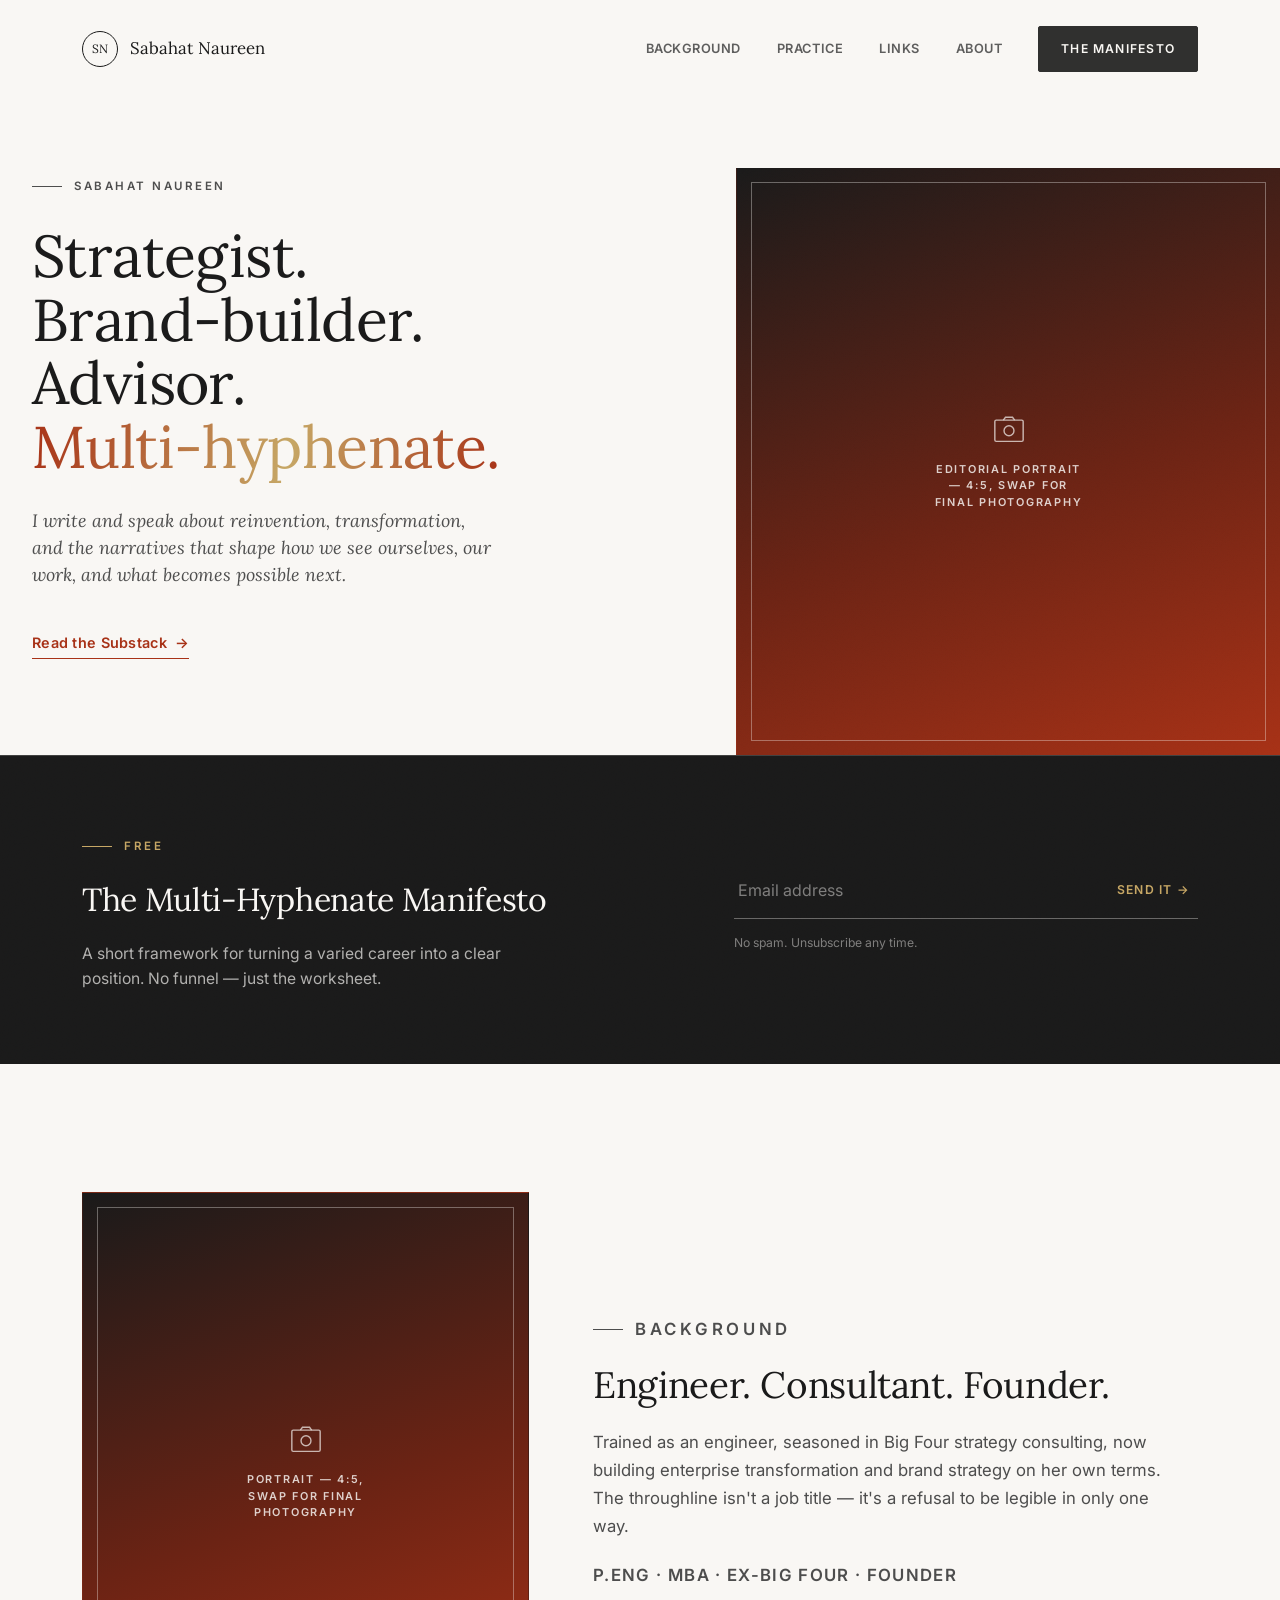
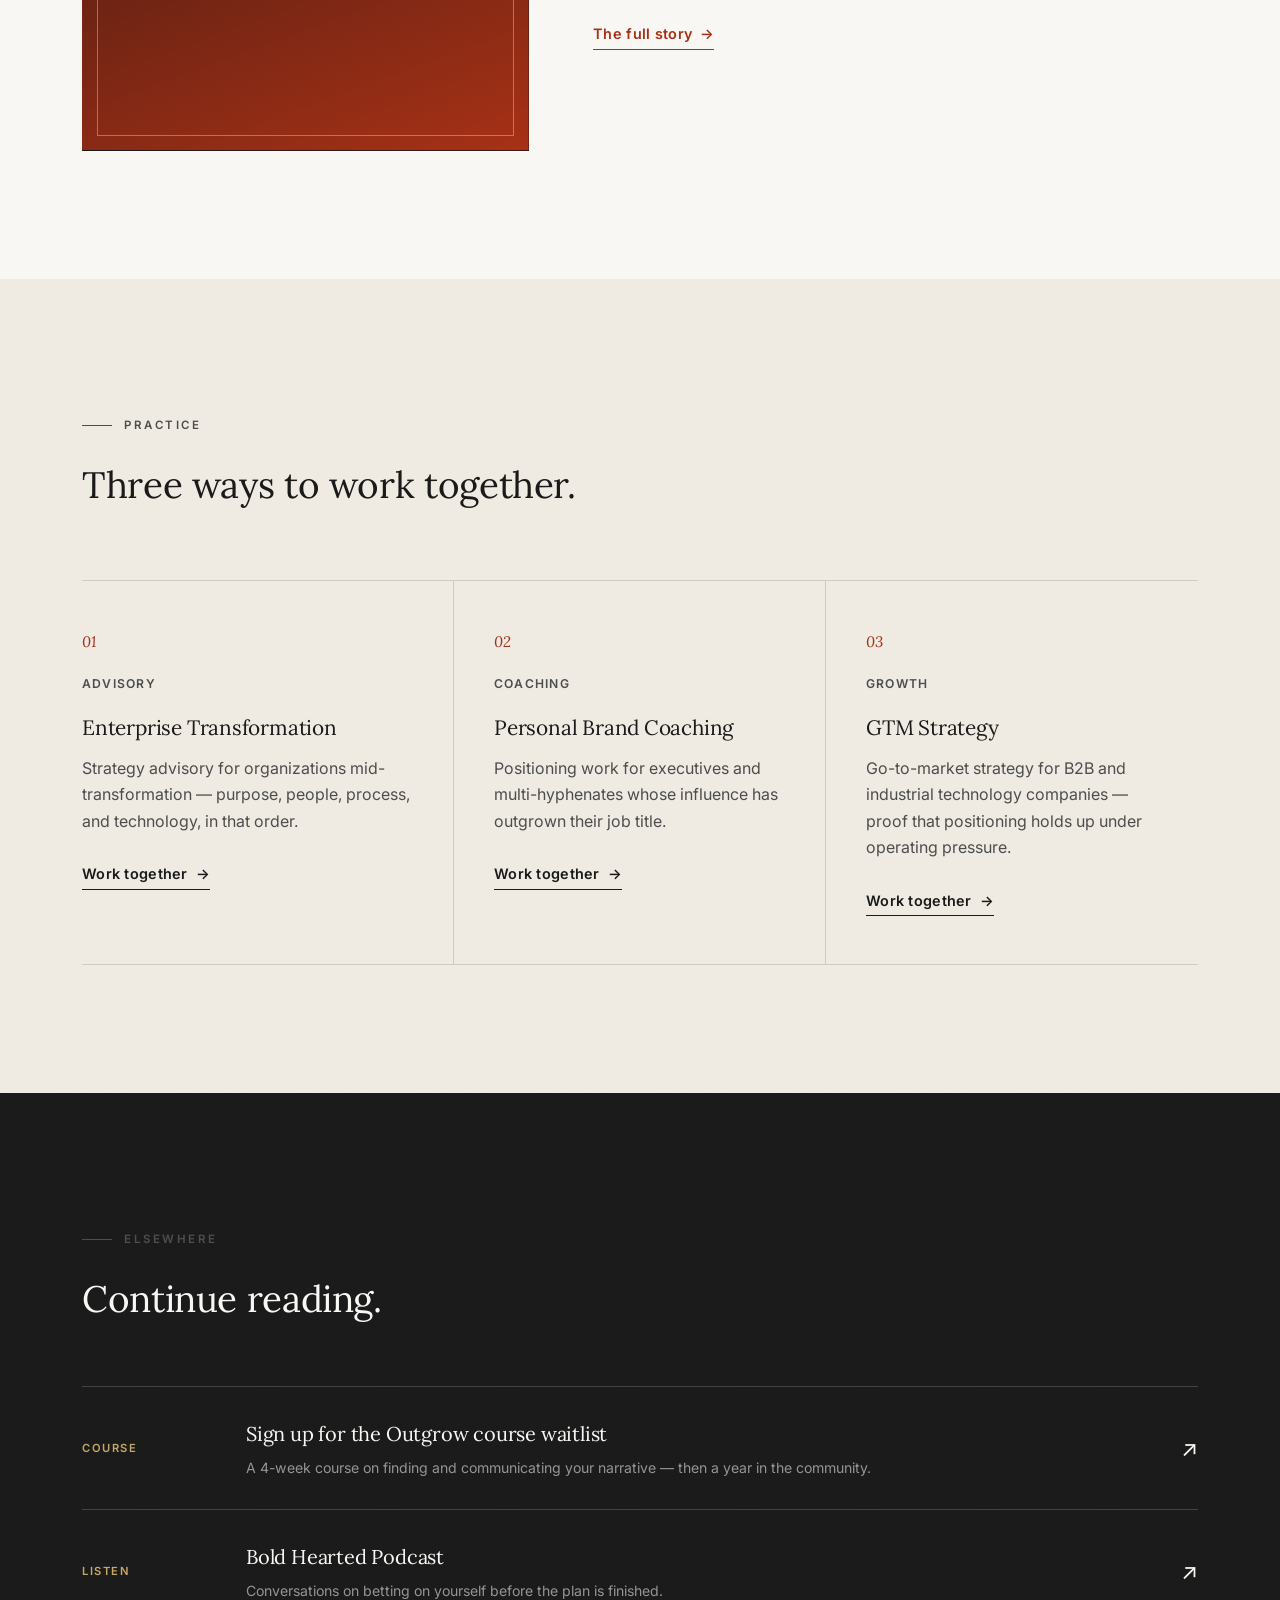
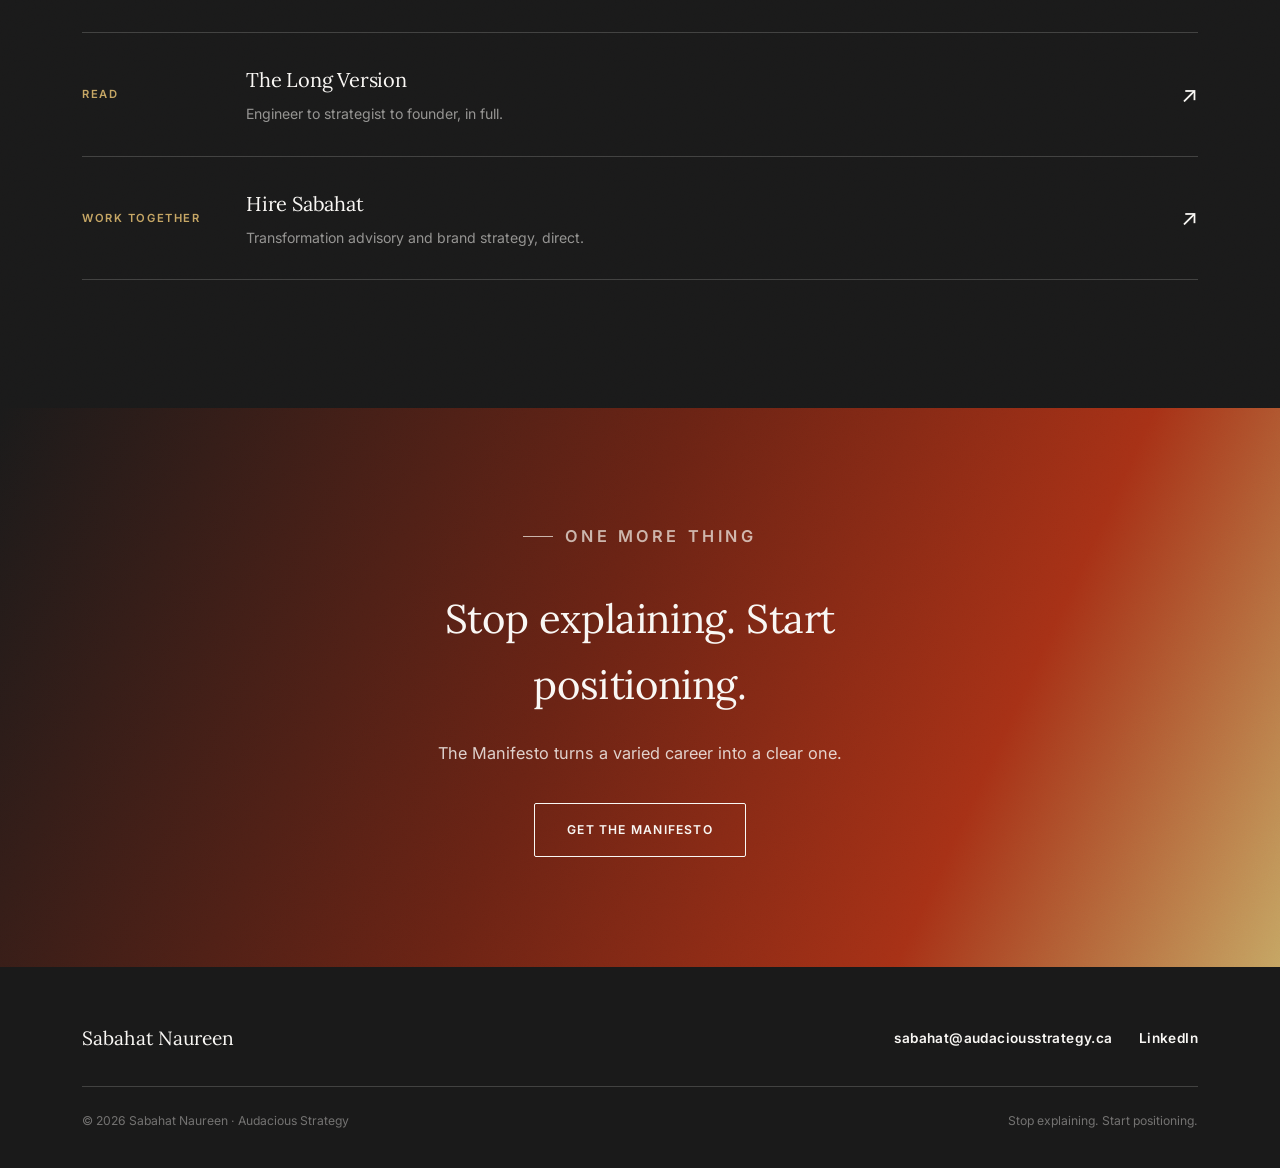
==== index.html @ 362abc4a "Add files via upload" ====
<!DOCTYPE html>
<html lang="en">
<head>
<meta charset="UTF-8">
<meta name="viewport" content="width=device-width, initial-scale=1.0">
<title>Sabahat Naureen — Strategist. Brand-builder. Advisor. Speaker. Multi-hyphenate.</title>
<meta name="description" content="Sabahat Naureen helps multi-hyphenate professionals turn a varied career into a clear position.">
<link rel="icon" type="image/svg+xml" href="favicon.svg">
<link rel="preconnect" href="https://fonts.googleapis.com">
<link rel="preconnect" href="https://fonts.gstatic.com" crossorigin>
<link href="https://fonts.googleapis.com/css2?family=Lora:ital,wght@0,400;0,500;0,600;1,400&family=Inter:wght@400;500;600;700&display=swap" rel="stylesheet">
<link rel="stylesheet" href="css/styles.css">
</head>
<body>

<nav class="nav nav--on-light">
  <div class="container">
    <a href="#top" class="nav-mark">
      <span class="monogram">SN</span>
      Sabahat Naureen
    </a>
    <div class="nav-links">
      <a href="#why">Background</a>
      <a href="#what-i-do">Practice</a>
      <a href="#links">Links</a>
      <a href="about.html">About</a>
      <a href="#freebie" class="btn btn-primary nav-cta" data-scroll-to-freebie>The Manifesto</a>
    </div>
    <button class="nav-toggle" aria-label="Toggle menu"><span></span></button>
  </div>
</nav>

<header class="hero has-grain" id="top">
  <div class="hero-grid">
    <div class="hero-text reveal is-visible">
      <p class="eyebrow hero-eyebrow">Sabahat Naureen</p>
      <h1>Strategist. Brand&#8209;builder. Advisor. <span class="gradient-text">Multi&#8209;hyphenate.</span></h1>
      <p class="hero-sub">I write and speak about reinvention, transformation, and the narratives that shape how we see ourselves, our work, and what becomes possible next.</p>
      <div class="hero-links">
        <a href="https://sabahatnaureen.substack.com/" target="_blank" rel="noopener" class="btn-link">
          Read the Substack <span class="arrow">→</span>
        </a>
      </div>
    </div>
    <div class="hero-photo reveal is-visible">
      <div class="photo-frame" style="--ratio: 4/5;">
        <img class="photo-real" src="images/hero.jpg" alt="Sabahat Naureen" onerror="this.style.display='none'" onload="this.nextElementSibling.style.display='none'">
        <div class="photo-mark">
          <svg viewBox="0 0 24 24" fill="none" stroke="currentColor" stroke-width="1"><rect x="2" y="5" width="20" height="15" rx="1"/><circle cx="12" cy="12.5" r="3.5"/><path d="M8 5l1.5-2h5L16 5"/></svg>
          <span>Editorial portrait — 4:5, swap for final photography</span>
        </div>
      </div>
    </div>
  </div>
</header>

<section class="freebie-strip has-grain" id="freebie">
  <div class="container freebie-grid">
    <div class="reveal">
      <p class="eyebrow">Free</p>
      <h2>The Multi-Hyphenate Manifesto</h2>
      <p class="desc">A short framework for turning a varied career into a clear position. No funnel — just the worksheet.</p>
    </div>
    <div class="reveal">
      <form class="freebie-form" data-freebie-form action="#" method="post">
        <label for="freebie-email" class="visually-hidden">Email address</label>
        <input id="freebie-email" type="email" name="email" placeholder="Email address" required autocomplete="email">
        <button type="submit">Send it →</button>
      </form>
      <div class="freebie-success" role="status">Sent. Check your inbox for the Manifesto.</div>
      <p class="freebie-fineprint">No spam. Unsubscribe any time.</p>
    </div>
  </div>
</section>

<section class="section section--paper" id="why">
  <div class="container about-teaser">
    <div class="photo reveal">
      <div class="photo-frame" style="--ratio: 4/5;">
        <img class="photo-real" src="images/background.jpg" alt="Sabahat Naureen" onerror="this.style.display='none'" onload="this.nextElementSibling.style.display='none'">
        <div class="photo-mark">
          <svg viewBox="0 0 24 24" fill="none" stroke="currentColor" stroke-width="1"><rect x="2" y="5" width="20" height="15" rx="1"/><circle cx="12" cy="12.5" r="3.5"/><path d="M8 5l1.5-2h5L16 5"/></svg>
          <span>Portrait — 4:5, swap for final photography</span>
        </div>
      </div>
    </div>
    <div class="reveal">
      <p class="eyebrow">Background</p>
      <h2>Engineer. Consultant. Founder.</h2>
      <p>Trained as an engineer, seasoned in Big Four strategy consulting, now building enterprise transformation and brand strategy on her own terms. The throughline isn't a job title — it's a refusal to be legible in only one way.</p>
      <p class="credential-line">P.Eng · MBA · Ex-Big Four · Founder</p>
      <a href="about.html" class="btn-link">The full story <span class="arrow">→</span></a>
    </div>
  </div>
</section>

<section class="section section--dim" id="what-i-do">
  <div class="container">
    <div class="reveal">
      <p class="eyebrow">Practice</p>
      <h2 style="max-width: 22ch; font-size: clamp(1.7rem, 3vw, 2.3rem); margin-top: 20px;">Three ways to work together.</h2>
    </div>

    <div class="work-grid">
      <div class="work-card reveal">
        <span class="index">01</span>
        <span class="role">Advisory</span>
        <h3>Enterprise Transformation</h3>
        <p class="desc">Strategy advisory for organizations mid-transformation — purpose, people, process, and technology, in that order.</p>
        <a href="https://www.audaciousstrategy.ca" target="_blank" rel="noopener" class="btn-link">Work together <span class="arrow">→</span></a>
      </div>

      <div class="work-card reveal">
        <span class="index">02</span>
        <span class="role">Coaching</span>
        <h3>Personal Brand Coaching</h3>
        <p class="desc">Positioning work for executives and multi-hyphenates whose influence has outgrown their job title.</p>
        <a href="mailto:sabahat@audaciousstrategy.ca?subject=Personal%20brand%20coaching" class="btn-link">Work together <span class="arrow">→</span></a>
      </div>

      <div class="work-card reveal">
        <span class="index">03</span>
        <span class="role">Growth</span>
        <h3>GTM Strategy</h3>
        <p class="desc">Go-to-market strategy for B2B and industrial technology companies — proof that positioning holds up under operating pressure.</p>
        <a href="mailto:sabahat@audaciousstrategy.ca?subject=GTM%20help%20needed" class="btn-link">Work together <span class="arrow">→</span></a>
      </div>
    </div>
  </div>
</section>

<section class="section section--links has-grain" id="links">
  <div class="container">
    <div class="reveal">
      <p class="eyebrow">Elsewhere</p>
      <h2 style="color: var(--paper); font-size: clamp(1.7rem, 3vw, 2.3rem); margin-top: 20px;">Continue reading.</h2>
    </div>

    <div class="links-list">
      <a href="course.html" class="link-row reveal">
        <span class="label">Course</span>
        <div class="title-group">
          <h4>Sign up for the Outgrow course waitlist</h4>
          <p class="desc">A 4-week course on finding and communicating your narrative — then a year in the community.</p>
        </div>
        <span class="go">↗</span>
      </a>

      <a href="https://shows.acast.com/boldhearted" target="_blank" rel="noopener" class="link-row reveal">
        <span class="label">Listen</span>
        <div class="title-group">
          <h4>Bold Hearted Podcast</h4>
          <p class="desc">Conversations on betting on yourself before the plan is finished.</p>
        </div>
        <span class="go">↗</span>
      </a>

      <a href="about.html" class="link-row reveal">
        <span class="label">Read</span>
        <div class="title-group">
          <h4>The Long Version</h4>
          <p class="desc">Engineer to strategist to founder, in full.</p>
        </div>
        <span class="go">↗</span>
      </a>

      <a href="#" class="link-row reveal" data-todo-link="The Audacious Strategy hire link isn't wired up yet — add the real URL.">
        <span class="label">Work together</span>
        <div class="title-group">
          <h4>Hire Sabahat</h4>
          <p class="desc">Transformation advisory and brand strategy, direct.</p>
        </div>
        <span class="go">↗</span>
      </a>
    </div>
  </div>
</section>

<section class="cta-band has-grain">
  <div class="container">
    <p class="eyebrow text-center mx-auto" style="justify-content:center; color: rgba(247,243,236,0.7);">One more thing</p>
    <h2 class="mx-auto">Stop explaining. Start positioning.</h2>
    <p class="mx-auto">The Manifesto turns a varied career into a clear one.</p>
    <a href="#freebie" class="btn btn-outline-light" data-scroll-to-freebie>Get the Manifesto</a>
  </div>
</section>

<footer class="footer">
  <div class="container">
    <div class="footer-top">
      <div class="footer-mark">Sabahat Naureen</div>
      <div class="footer-contacts">
        <a href="mailto:sabahat@audaciousstrategy.ca">sabahat@audaciousstrategy.ca</a>
        <a href="https://www.linkedin.com/in/sabahatnaureen/" target="_blank" rel="noopener">LinkedIn</a>
      </div>
    </div>
    <div class="footer-bottom">
      <span>&copy; <span id="year"></span> Sabahat Naureen · Audacious Strategy</span>
      <span>Stop explaining. Start positioning.</span>
    </div>
  </div>
</footer>

<script>document.getElementById("year").textContent = new Date().getFullYear();</script>
<script src="js/main.js"></script>
</body>
</html>
---- css/styles.css ----
/* ==========================================================================
   Sabahat Naureen — Personal Brand Site
   Editorial system: high contrast, minimal ornament, generous whitespace.
   ========================================================================== */

:root {
  /* --- Palette: Audacious Strategy brand guidelines --- */
  --ink: #1a1a1a;
  --ink-soft: #4d4d4d;
  --charcoal: #1a1a1a;
  --paper: #f9f7f4;
  --paper-dim: #efebe3;
  --line: rgba(26, 26, 26, 0.15);
  --line-dark: rgba(249, 247, 244, 0.18);
  --rust: #a73116;
  --rust-dark: #551a0b;
  --amber: #c6a664;
  --clay: #6b2314;
  --gray: #b8b8b8;

  --gradient-sunset: linear-gradient(115deg, var(--charcoal) 0%, var(--clay) 45%, var(--rust) 75%, var(--amber) 100%);
  --gradient-duotone: linear-gradient(160deg, var(--charcoal) 0%, var(--clay) 55%, var(--rust) 100%);

  --font-display: "Lora", "Iowan Old Style", Georgia, serif;
  --font-body: "Inter", -apple-system, BlinkMacSystemFont, "Segoe UI", sans-serif;

  --container: 1180px;
  --radius: 2px;

  color-scheme: light;
}

/* --- Reset --- */
*, *::before, *::after { box-sizing: border-box; }
html { scroll-behavior: smooth; }
@media (prefers-reduced-motion: reduce) {
  html { scroll-behavior: auto; }
  *, *::before, *::after { animation-duration: 0.001ms !important; animation-iteration-count: 1 !important; transition-duration: 0.001ms !important; scroll-behavior: auto !important; }
}
body {
  margin: 0;
  background: var(--paper);
  color: var(--ink);
  font-family: var(--font-body);
  font-size: 16px;
  line-height: 1.65;
  -webkit-font-smoothing: antialiased;
  overflow-x: hidden;
}
img, svg { display: block; max-width: 100%; }
a { color: inherit; text-decoration: none; }
h1, h2, h3, h4 { font-family: var(--font-display); margin: 0; font-weight: 400; letter-spacing: -0.01em; }
p { margin: 0; }
button { font: inherit; cursor: pointer; }
ul { margin: 0; padding: 0; list-style: none; }

.has-grain { position: relative; }
.has-grain::before {
  content: "";
  position: absolute;
  inset: 0;
  pointer-events: none;
  opacity: 0.035;
  mix-blend-mode: overlay;
  background-image: url("data:image/svg+xml;utf8,<svg xmlns='http://www.w3.org/2000/svg' width='120' height='120'><filter id='n'><feTurbulence type='fractalNoise' baseFrequency='0.85' numOctaves='2' stitchTiles='stitch'/></filter><rect width='100%25' height='100%25' filter='url(%23n)'/></svg>");
  z-index: 1;
}

.container {
  width: 100%;
  max-width: var(--container);
  margin: 0 auto;
  padding: 0 32px;
}

.eyebrow {
  display: inline-flex;
  align-items: center;
  gap: 12px;
  font-family: var(--font-body);
  font-size: 0.72rem;
  font-weight: 600;
  letter-spacing: 0.22em;
  text-transform: uppercase;
  color: var(--ink-soft);
}
.eyebrow::before {
  content: "";
  width: 30px;
  height: 1px;
  background: currentColor;
  display: inline-block;
}

.rule { border: none; border-top: 1px solid var(--line); margin: 0; }
.rule--dark { border-top-color: var(--line-dark); }

.section { position: relative; padding: 128px 0; }
@media (max-width: 720px) { .section { padding: 84px 0; } }
.section--paper { background: var(--paper); }
.section--dim { background: var(--paper-dim); }
.section--dark { background: var(--charcoal); color: var(--paper); }

/* --- Buttons & links --- */
.btn {
  display: inline-flex;
  align-items: center;
  justify-content: center;
  gap: 10px;
  padding: 16px 32px;
  border-radius: var(--radius);
  border: 1px solid var(--ink);
  background: transparent;
  color: var(--ink);
  font-family: var(--font-body);
  font-weight: 600;
  font-size: 0.76rem;
  letter-spacing: 0.1em;
  text-transform: uppercase;
  white-space: nowrap;
  transition: background 0.25s ease, color 0.25s ease, border-color 0.25s ease;
}
.btn-primary { background: var(--ink); color: var(--paper); }
.btn-primary:hover { background: var(--rust); border-color: var(--rust); }
.btn-outline-light { border-color: var(--paper); color: var(--paper); }
.btn-outline-light:hover { background: var(--paper); color: var(--ink); }

.btn-link {
  display: inline-flex;
  align-items: center;
  gap: 8px;
  font-size: 0.9rem;
  font-weight: 600;
  letter-spacing: 0.02em;
  border-bottom: 1px solid currentColor;
  padding-bottom: 3px;
}
.btn-link .arrow { transition: transform 0.2s ease; }
.btn-link:hover .arrow { transform: translateX(4px); }

/* ==========================================================================
   Photo placeholders — editorial duotone blocks standing in for photography
   ========================================================================== */
.photo {
  display: flex;
  flex-direction: column;
  gap: 12px;
}
.photo-frame {
  position: relative;
  width: 100%;
  aspect-ratio: var(--ratio, 4 / 5);
  background: var(--gradient-duotone);
  border: 1px solid var(--line);
  display: flex;
  align-items: center;
  justify-content: center;
  overflow: hidden;
}
.photo-frame::after {
  content: "";
  position: absolute;
  inset: 14px;
  border: 1px solid rgba(249, 247, 244, 0.35);
  pointer-events: none;
}
/* Once a real photo is dropped in, an <img class="photo-real"> fills the frame
   and the inset border above sits on top of it as a thin editorial keyline. */
.photo-frame .photo-real {
  position: absolute;
  inset: 0;
  width: 100%;
  height: 100%;
  object-fit: cover;
  z-index: 0;
}
.photo-frame .photo-mark {
  position: relative;
  z-index: 1;
  display: flex;
  flex-direction: column;
  align-items: center;
  gap: 14px;
  color: rgba(249, 247, 244, 0.82);
  text-align: center;
  padding: 24px;
}
.photo-frame .photo-mark svg { width: 34px; height: 34px; opacity: 0.85; }
.photo-frame .photo-mark span {
  font-size: 0.68rem;
  font-weight: 600;
  letter-spacing: 0.16em;
  text-transform: uppercase;
  max-width: 22ch;
  line-height: 1.5;
}
.photo-caption {
  font-family: var(--font-display);
  font-style: italic;
  font-size: 0.85rem;
  color: var(--ink-soft);
}

/* ==========================================================================
   Nav
   ========================================================================== */
.nav {
  position: fixed;
  top: 0;
  left: 0;
  right: 0;
  z-index: 100;
  padding: 26px 0;
  transition: background 0.3s ease, padding 0.3s ease, border-color 0.3s ease;
  border-bottom: 1px solid transparent;
}
.nav .container { display: flex; align-items: center; justify-content: space-between; }
.nav.is-scrolled {
  background: rgba(249, 247, 244, 0.94);
  backdrop-filter: blur(10px);
  padding: 16px 0;
  border-bottom-color: var(--line);
}
.nav-mark {
  display: flex;
  align-items: center;
  gap: 12px;
  font-family: var(--font-display);
  font-weight: 400;
  font-size: 1.05rem;
  color: var(--paper);
  transition: color 0.3s ease;
}
.nav.is-scrolled .nav-mark { color: var(--ink); }
.nav-mark .monogram {
  width: 36px;
  height: 36px;
  border-radius: 50%;
  border: 1px solid currentColor;
  display: flex;
  align-items: center;
  justify-content: center;
  font-size: 0.75rem;
  letter-spacing: 0.04em;
}
.nav-links {
  display: flex;
  align-items: center;
  gap: 36px;
  font-size: 0.8rem;
  font-weight: 600;
  letter-spacing: 0.04em;
  text-transform: uppercase;
  color: var(--paper);
  transition: color 0.3s ease;
}
.nav.is-scrolled .nav-links { color: var(--ink-soft); }
.nav-links a { opacity: 0.9; transition: opacity 0.2s ease; }
.nav-links a:hover { opacity: 1; }
.nav-cta { padding: 12px 22px; }
.nav-toggle {
  display: none;
  background: none;
  border: none;
  width: 40px;
  height: 40px;
  align-items: center;
  justify-content: center;
}
.nav-toggle span, .nav-toggle span::before, .nav-toggle span::after {
  content: "";
  display: block;
  width: 22px;
  height: 1px;
  background: var(--paper);
  position: relative;
  transition: all 0.25s ease;
}
.nav.is-scrolled .nav-toggle span,
.nav.is-scrolled .nav-toggle span::before,
.nav.is-scrolled .nav-toggle span::after { background: var(--ink); }

/* Homepage hero is now a light background, so its nav needs dark text by default too */
.nav--on-light .nav-mark { color: var(--ink); }
.nav--on-light .nav-links { color: var(--ink-soft); }
.nav--on-light .nav-toggle span,
.nav--on-light .nav-toggle span::before,
.nav--on-light .nav-toggle span::after { background: var(--ink); }
.nav-toggle span::before { position: absolute; top: -7px; }
.nav-toggle span::after { position: absolute; top: 7px; }

@media (max-width: 900px) {
  .nav-links {
    position: fixed;
    inset: 0 0 auto auto;
    top: 0;
    height: 100vh;
    width: min(320px, 82vw);
    background: var(--charcoal);
    color: var(--paper);
    flex-direction: column;
    align-items: flex-start;
    justify-content: center;
    gap: 30px;
    padding: 40px;
    transform: translateX(100%);
    transition: transform 0.4s ease;
    font-size: 1rem;
  }
  .nav-links.is-open { transform: translateX(0); }
  .nav-toggle { display: flex; }
  .nav-cta { display: none; }
}

/* ==========================================================================
   Hero — typographic, split with a single large portrait placeholder
   ========================================================================== */
.hero {
  position: relative;
  background: var(--paper);
  color: var(--ink);
  padding-top: 168px;
  padding-bottom: 0;
  overflow: hidden;
}
.hero-grid {
  display: grid;
  grid-template-columns: 1.15fr 0.85fr;
  align-items: end;
  gap: 0;
}
@media (max-width: 980px) {
  .hero-grid { grid-template-columns: 1fr; }
}
.hero-text {
  padding: 0 32px 96px;
  max-width: 640px;
}
.hero-eyebrow { color: var(--ink-soft); margin-bottom: 28px; }
.hero h1 {
  font-size: clamp(2.3rem, 4.6vw, 3.7rem);
  line-height: 1.08;
  color: var(--ink);
}
.gradient-text {
  background: linear-gradient(100deg, var(--rust) 0%, var(--amber) 55%, var(--rust) 100%);
  -webkit-background-clip: text;
  background-clip: text;
  color: transparent;
}
.hero-sub {
  margin-top: 30px;
  font-size: clamp(1.05rem, 1.4vw, 1.2rem);
  color: var(--ink-soft);
  max-width: 42ch;
  font-family: var(--font-display);
  font-style: italic;
  font-weight: 400;
  line-height: 1.5;
}
.hero-links {
  margin-top: 42px;
  display: flex;
  align-items: center;
  gap: 32px;
  flex-wrap: wrap;
}
.hero-links .btn-link { color: var(--rust); }

.hero-photo {
  position: relative;
  height: 100%;
  min-height: 420px;
}
.hero-photo .photo-frame {
  aspect-ratio: auto;
  height: 100%;
  min-height: 420px;
  border: none;
  border-left: 1px solid var(--line);
}
@media (max-width: 980px) {
  .hero-photo .photo-frame { min-height: 320px; }
}

/* ==========================================================================
   Freebie strip — full-width, high-contrast conversion band
   ========================================================================== */
.freebie-strip {
  background: var(--ink);
  color: var(--paper);
  padding: 72px 0;
  border-top: 1px solid var(--line-dark);
}
.freebie-grid {
  display: grid;
  grid-template-columns: 1.3fr 1fr;
  gap: 48px;
  align-items: center;
}
@media (max-width: 860px) {
  .freebie-grid { grid-template-columns: 1fr; gap: 32px; }
}
.freebie-strip .eyebrow { color: var(--amber); }
.freebie-strip h2 { font-size: clamp(1.5rem, 2.6vw, 2rem); margin-top: 18px; color: var(--paper); }
.freebie-strip p.desc { margin-top: 14px; color: rgba(249, 247, 244, 0.68); max-width: 46ch; font-size: 0.98rem; }

.freebie-form {
  display: flex;
  gap: 0;
  border-bottom: 1px solid rgba(249, 247, 244, 0.35);
  padding-bottom: 4px;
}
.freebie-form input[type="email"] {
  flex: 1;
  padding: 14px 4px;
  border: none;
  background: transparent;
  color: var(--paper);
  font-size: 1rem;
  font-family: var(--font-body);
}
.freebie-form input[type="email"]::placeholder { color: rgba(249, 247, 244, 0.45); }
.freebie-form input[type="email"]:focus { outline: none; }
.freebie-form button {
  border: none;
  background: transparent;
  color: var(--amber);
  font-weight: 600;
  font-size: 0.76rem;
  letter-spacing: 0.1em;
  text-transform: uppercase;
  padding: 14px 8px;
  white-space: nowrap;
}
.freebie-form button:hover { color: var(--paper); }
.freebie-fineprint {
  margin-top: 14px;
  font-size: 0.76rem;
  color: rgba(249, 247, 244, 0.45);
}
.freebie-success {
  display: none;
  margin-top: 4px;
  padding: 16px 0;
  border-bottom: 1px solid rgba(249, 247, 244, 0.35);
  color: var(--amber);
  font-size: 0.95rem;
  font-weight: 500;
}
.freebie-success.is-visible { display: block; }
.freebie-form.is-hidden { display: none; }

/* ==========================================================================
   Why You — short, homepage-only teaser
   ========================================================================== */
.about-teaser {
  display: grid;
  grid-template-columns: 0.85fr 1.15fr;
  gap: 64px;
  align-items: center;
}
@media (max-width: 900px) {
  .about-teaser { grid-template-columns: 1fr; gap: 40px; }
  .about-teaser .photo { order: -1; }
}
.about-teaser h2 {
  font-size: clamp(1.7rem, 3vw, 2.3rem);
  line-height: 1.2;
  margin-top: 20px;
}
.about-teaser p { margin-top: 22px; font-size: 1.05rem; color: var(--ink-soft); max-width: 52ch; }
.credential-line {
  margin-top: 28px;
  font-size: 0.78rem;
  font-weight: 600;
  letter-spacing: 0.08em;
  text-transform: uppercase;
  color: var(--ink-soft);
}
.about-teaser .btn-link { margin-top: 32px; color: var(--rust); }

/* ==========================================================================
   What You Do
   ========================================================================== */
.work-grid {
  display: grid;
  grid-template-columns: repeat(3, 1fr);
  margin-top: 64px;
  border-top: 1px solid var(--line);
}
@media (max-width: 980px) {
  .work-grid { grid-template-columns: 1fr; }
}
.work-card {
  padding: 48px 40px;
  border-bottom: 1px solid var(--line);
  border-right: 1px solid var(--line);
}
.work-card:last-child { border-right: none; }
.work-card:first-child { padding-left: 0; }
@media (max-width: 980px) {
  .work-card { padding: 40px 0; border-right: none; }
}
.work-card .index {
  font-family: var(--font-display);
  font-style: italic;
  font-size: 0.95rem;
  color: var(--rust);
  margin-bottom: 20px;
  display: block;
}
.work-card h3 { font-size: 1.3rem; margin-bottom: 14px; line-height: 1.3; }
.work-card .role { font-size: 0.76rem; font-weight: 600; letter-spacing: 0.1em; text-transform: uppercase; color: var(--ink-soft); margin-bottom: 20px; display: block; }
.work-card p.desc { color: var(--ink-soft); font-size: 1rem; max-width: 46ch; margin-bottom: 26px; }
.work-card .btn-link { color: var(--ink); }

/* ==========================================================================
   Links section
   ========================================================================== */
.section--links { background: var(--charcoal); color: var(--paper); }
.links-list { margin-top: 56px; border-top: 1px solid var(--line-dark); }
.link-row {
  display: flex;
  align-items: center;
  justify-content: space-between;
  gap: 24px;
  padding: 30px 0;
  border-bottom: 1px solid var(--line-dark);
  transition: padding-left 0.25s ease;
}
.link-row:hover { padding-left: 12px; }
.link-row .label {
  font-size: 0.7rem;
  font-weight: 600;
  letter-spacing: 0.14em;
  text-transform: uppercase;
  color: var(--amber);
  width: 140px;
  flex-shrink: 0;
}
.link-row .title-group { flex: 1; }
.link-row h4 { font-size: 1.25rem; color: var(--paper); font-weight: 400; }
.link-row .desc { font-size: 0.88rem; color: rgba(249, 247, 244, 0.55); margin-top: 6px; }
.link-row .go { font-size: 1.4rem; color: var(--paper); flex-shrink: 0; transition: transform 0.25s ease; }
.link-row:hover .go { transform: translate(3px, -3px); }
@media (max-width: 640px) {
  .link-row { flex-wrap: wrap; }
  .link-row .label { width: 100%; }
}

/* ==========================================================================
   CTA band
   ========================================================================== */
.cta-band {
  background: var(--gradient-sunset);
  color: var(--paper);
  text-align: center;
  padding: 110px 0;
}
.cta-band h2 { font-size: clamp(1.8rem, 3.6vw, 2.5rem); max-width: 20ch; margin: 0 auto 22px; }
.cta-band p { max-width: 44ch; margin: 0 auto 36px; color: rgba(249, 247, 244, 0.82); font-size: 1.02rem; }

/* ==========================================================================
   Footer
   ========================================================================== */
.footer { background: var(--ink); color: rgba(249, 247, 244, 0.75); padding: 56px 0 36px; }
.footer-top {
  display: flex;
  flex-wrap: wrap;
  gap: 24px;
  align-items: center;
  justify-content: space-between;
  padding-bottom: 32px;
  border-bottom: 1px solid var(--line-dark);
}
.footer-mark { font-family: var(--font-display); font-size: 1.2rem; color: var(--paper); }
.footer-contacts { display: flex; gap: 26px; align-items: center; flex-wrap: wrap; }
.footer-contacts a {
  font-size: 0.85rem;
  font-weight: 600;
  letter-spacing: 0.03em;
  color: var(--paper);
  border-bottom: 1px solid transparent;
  transition: border-color 0.2s ease, color 0.2s ease;
}
.footer-contacts a:hover { border-color: var(--amber); color: var(--amber); }
.footer-bottom {
  padding-top: 24px;
  display: flex;
  flex-wrap: wrap;
  gap: 12px;
  justify-content: space-between;
  font-size: 0.76rem;
  color: rgba(249, 247, 244, 0.4);
}

/* ==========================================================================
   Toast (for placeholder links)
   ========================================================================== */
.toast {
  position: fixed;
  left: 50%;
  bottom: 32px;
  transform: translate(-50%, 20px);
  background: var(--ink);
  color: var(--paper);
  border: 1px solid var(--amber);
  padding: 14px 24px;
  border-radius: var(--radius);
  font-size: 0.85rem;
  font-weight: 500;
  opacity: 0;
  pointer-events: none;
  transition: all 0.35s ease;
  z-index: 1000;
  max-width: 90vw;
  text-align: center;
}
.toast.is-visible { opacity: 1; transform: translate(-50%, 0); }

/* ==========================================================================
   Scroll reveal
   ========================================================================== */
.reveal { opacity: 0; transform: translateY(20px); transition: opacity 0.7s ease, transform 0.7s ease; }
.reveal.is-visible { opacity: 1; transform: translateY(0); }

/* ==========================================================================
   About page
   ========================================================================== */
.about-hero {
  position: relative;
  background: var(--charcoal);
  color: var(--paper);
  padding-top: 168px;
  overflow: hidden;
}
.about-hero-grid {
  display: grid;
  grid-template-columns: 1fr 1fr;
  align-items: end;
  gap: 0;
}
@media (max-width: 900px) { .about-hero-grid { grid-template-columns: 1fr; } }
.about-hero-text { padding: 0 32px 88px; }
.about-hero h1 { font-size: clamp(2rem, 4vw, 3rem); max-width: 15ch; }
.about-hero p { margin-top: 22px; max-width: 46ch; font-size: 1.05rem; color: rgba(249, 247, 244, 0.72); }
.about-hero .photo-frame { aspect-ratio: auto; height: 100%; min-height: 380px; border: none; border-left: 1px solid var(--line-dark); }

.story {
  display: flex;
  flex-direction: column;
  gap: 88px;
  max-width: 760px;
  margin: 0 auto;
}
.story-block .chapter {
  font-size: 0.72rem;
  font-weight: 600;
  letter-spacing: 0.18em;
  text-transform: uppercase;
  color: var(--rust);
  margin-bottom: 16px;
  display: block;
}
.story-block h2 { font-size: clamp(1.5rem, 2.8vw, 1.9rem); margin-bottom: 20px; }
.story-block p { font-size: 1.05rem; color: var(--ink-soft); margin-bottom: 16px; }
.story-block p:last-child { margin-bottom: 0; }
.story-block strong { color: var(--ink); font-weight: 600; }

.story-photo { max-width: 760px; margin: 0 auto; }
.story-photo .photo-frame { aspect-ratio: 16 / 8; }

.pull-quote {
  font-family: var(--font-display);
  font-size: clamp(1.3rem, 2.6vw, 1.7rem);
  font-style: italic;
  color: var(--ink);
  border-left: 1px solid var(--rust);
  padding-left: 28px;
  margin: 8px 0;
  line-height: 1.45;
}

.credentials-list {
  margin-top: 32px;
  display: flex;
  flex-wrap: wrap;
  gap: 8px 0;
  justify-content: center;
  font-size: 0.82rem;
  font-weight: 600;
  letter-spacing: 0.04em;
  color: var(--ink-soft);
}
.credentials-list span:not(:last-child)::after { content: "·"; margin: 0 14px; color: var(--line); }

/* Utility */
.text-center { text-align: center; }
.mt-56 { margin-top: 56px; }
.mx-auto { margin-left: auto; margin-right: auto; }
.visually-hidden {
  position: absolute;
  width: 1px;
  height: 1px;
  padding: 0;
  margin: -1px;
  overflow: hidden;
  clip: rect(0, 0, 0, 0);
  white-space: nowrap;
  border: 0;
}

/* ==========================================================================
   Course / Waitlist page (course.html)
   ========================================================================== */
.course-hero {
  position: relative;
  background: var(--charcoal);
  color: var(--paper);
  padding-top: 168px;
  padding-bottom: 104px;
  overflow: hidden;
}
.course-hero .eyebrow { color: var(--amber); }
.course-hero h1 {
  font-size: clamp(2.2rem, 4.4vw, 3.4rem);
  line-height: 1.08;
  color: var(--paper);
  max-width: 20ch;
  margin-top: 26px;
}
.course-hero .lead {
  margin-top: 26px;
  max-width: 54ch;
  font-family: var(--font-display);
  font-style: italic;
  font-size: clamp(1.05rem, 1.4vw, 1.25rem);
  line-height: 1.5;
  color: rgba(249, 247, 244, 0.78);
}
.course-hero .hero-meta {
  margin-top: 36px;
  display: flex;
  flex-wrap: wrap;
  gap: 12px 20px;
  font-size: 0.72rem;
  font-weight: 600;
  letter-spacing: 0.12em;
  text-transform: uppercase;
  color: rgba(249, 247, 244, 0.62);
}
.course-hero .hero-meta span { display: inline-flex; align-items: center; }
.course-hero .hero-meta span:not(:last-child)::after {
  content: "";
  width: 4px; height: 4px;
  border-radius: 50%;
  background: var(--amber);
  margin-left: 20px;
}
.course-hero .hero-actions {
  margin-top: 44px;
  display: flex;
  gap: 28px;
  align-items: center;
  flex-wrap: wrap;
}
.course-hero .hero-actions .btn-link { color: var(--amber); }

/* Curriculum — four week cards in a 2x2 grid */
.week-grid {
  display: grid;
  grid-template-columns: repeat(2, 1fr);
  margin-top: 60px;
  border-top: 1px solid var(--line);
  border-left: 1px solid var(--line);
}
@media (max-width: 760px) { .week-grid { grid-template-columns: 1fr; } }
.week-card {
  padding: 44px 40px;
  border-bottom: 1px solid var(--line);
  border-right: 1px solid var(--line);
}
.week-card .wk {
  font-family: var(--font-display);
  font-style: italic;
  font-size: 0.95rem;
  color: var(--rust);
  display: block;
  margin-bottom: 16px;
}
.week-card h3 { font-size: 1.35rem; margin-bottom: 14px; line-height: 1.25; }
.week-card p { color: var(--ink-soft); font-size: 1rem; max-width: 46ch; }

/* Community block */
.community-grid {
  display: grid;
  grid-template-columns: 0.9fr 1.1fr;
  gap: 64px;
  align-items: center;
}
@media (max-width: 860px) { .community-grid { grid-template-columns: 1fr; gap: 36px; } }
.community-grid h2 { font-size: clamp(1.7rem, 3vw, 2.3rem); line-height: 1.2; margin-top: 20px; }
.community-grid p { margin-top: 22px; font-size: 1.05rem; color: var(--ink-soft); max-width: 52ch; }
.included-list {
  display: flex;
  flex-direction: column;
  gap: 18px;
}
.included-list li {
  position: relative;
  padding-left: 30px;
  font-size: 1.05rem;
  color: var(--ink-soft);
  line-height: 1.45;
}
.included-list li::before {
  content: "→";
  position: absolute;
  left: 0;
  top: 0;
  color: var(--rust);
  font-weight: 600;
}
.included-list li strong { color: var(--ink); font-weight: 600; }
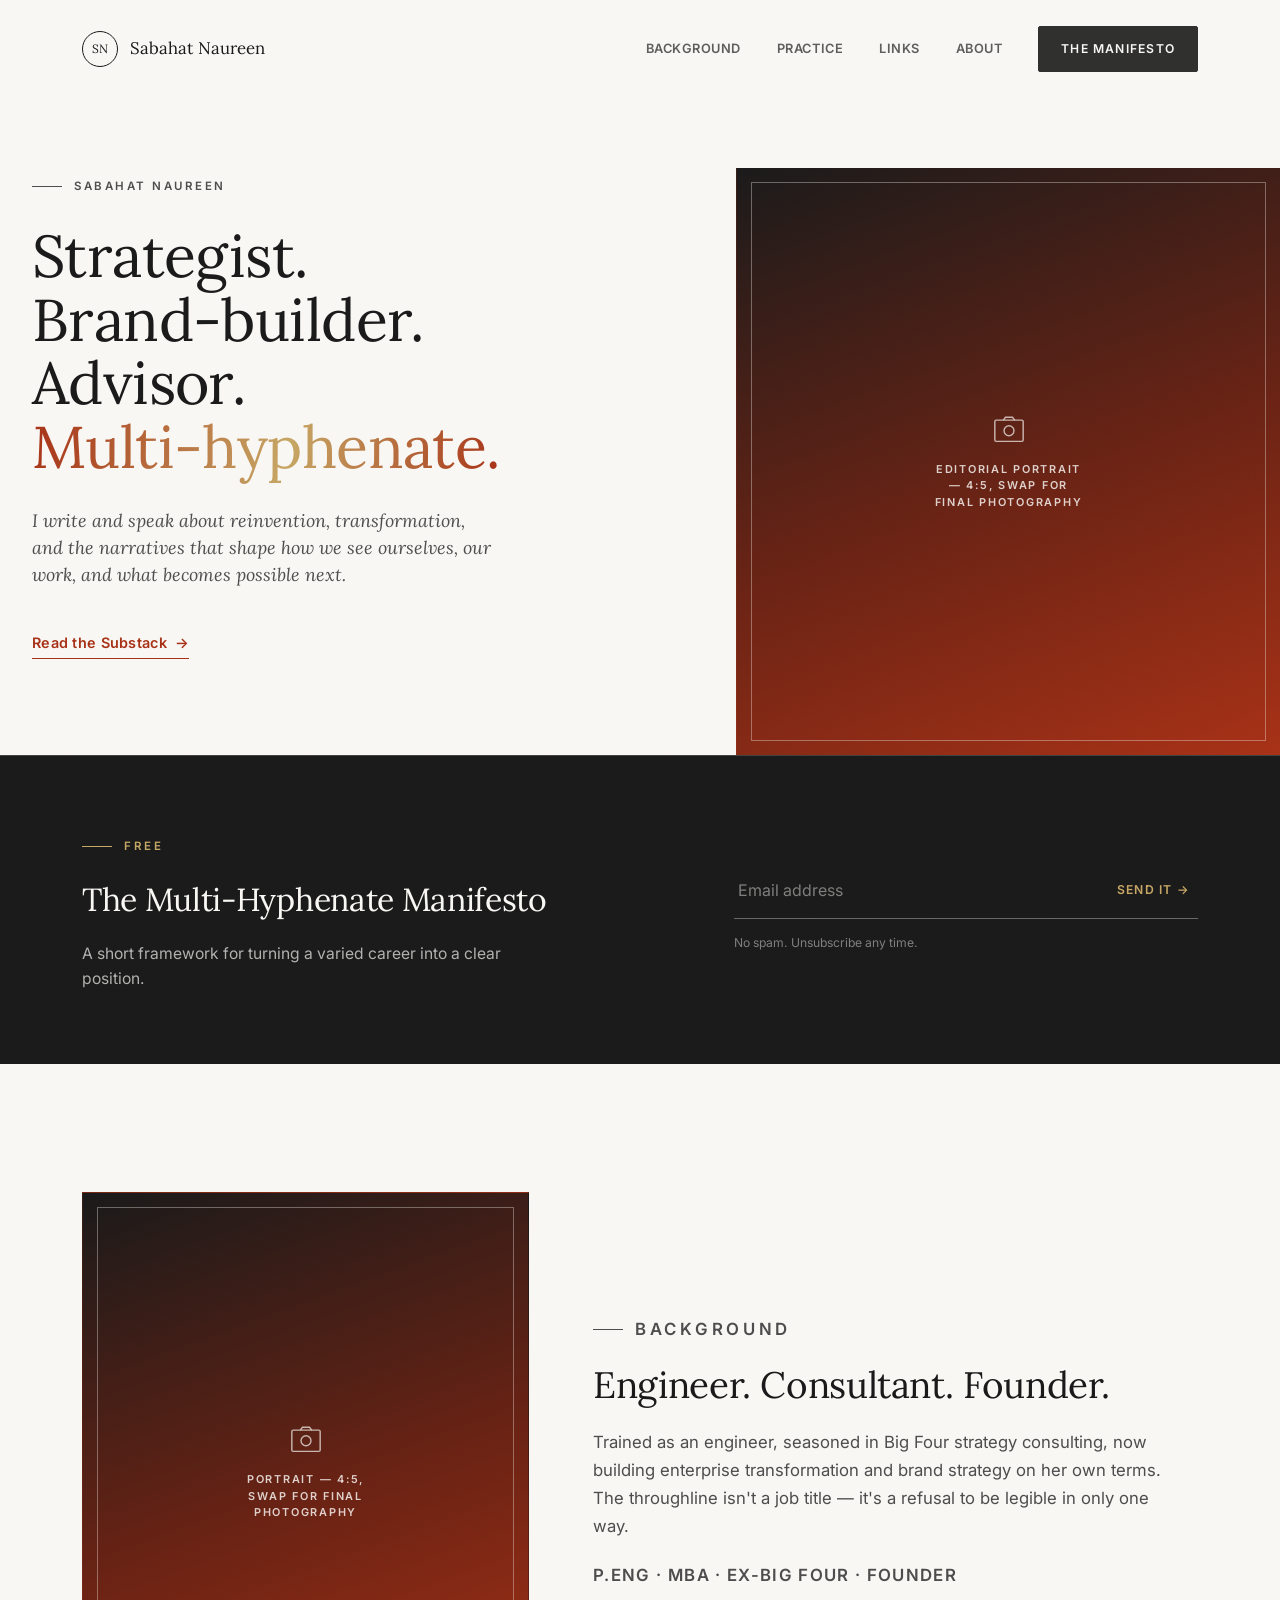
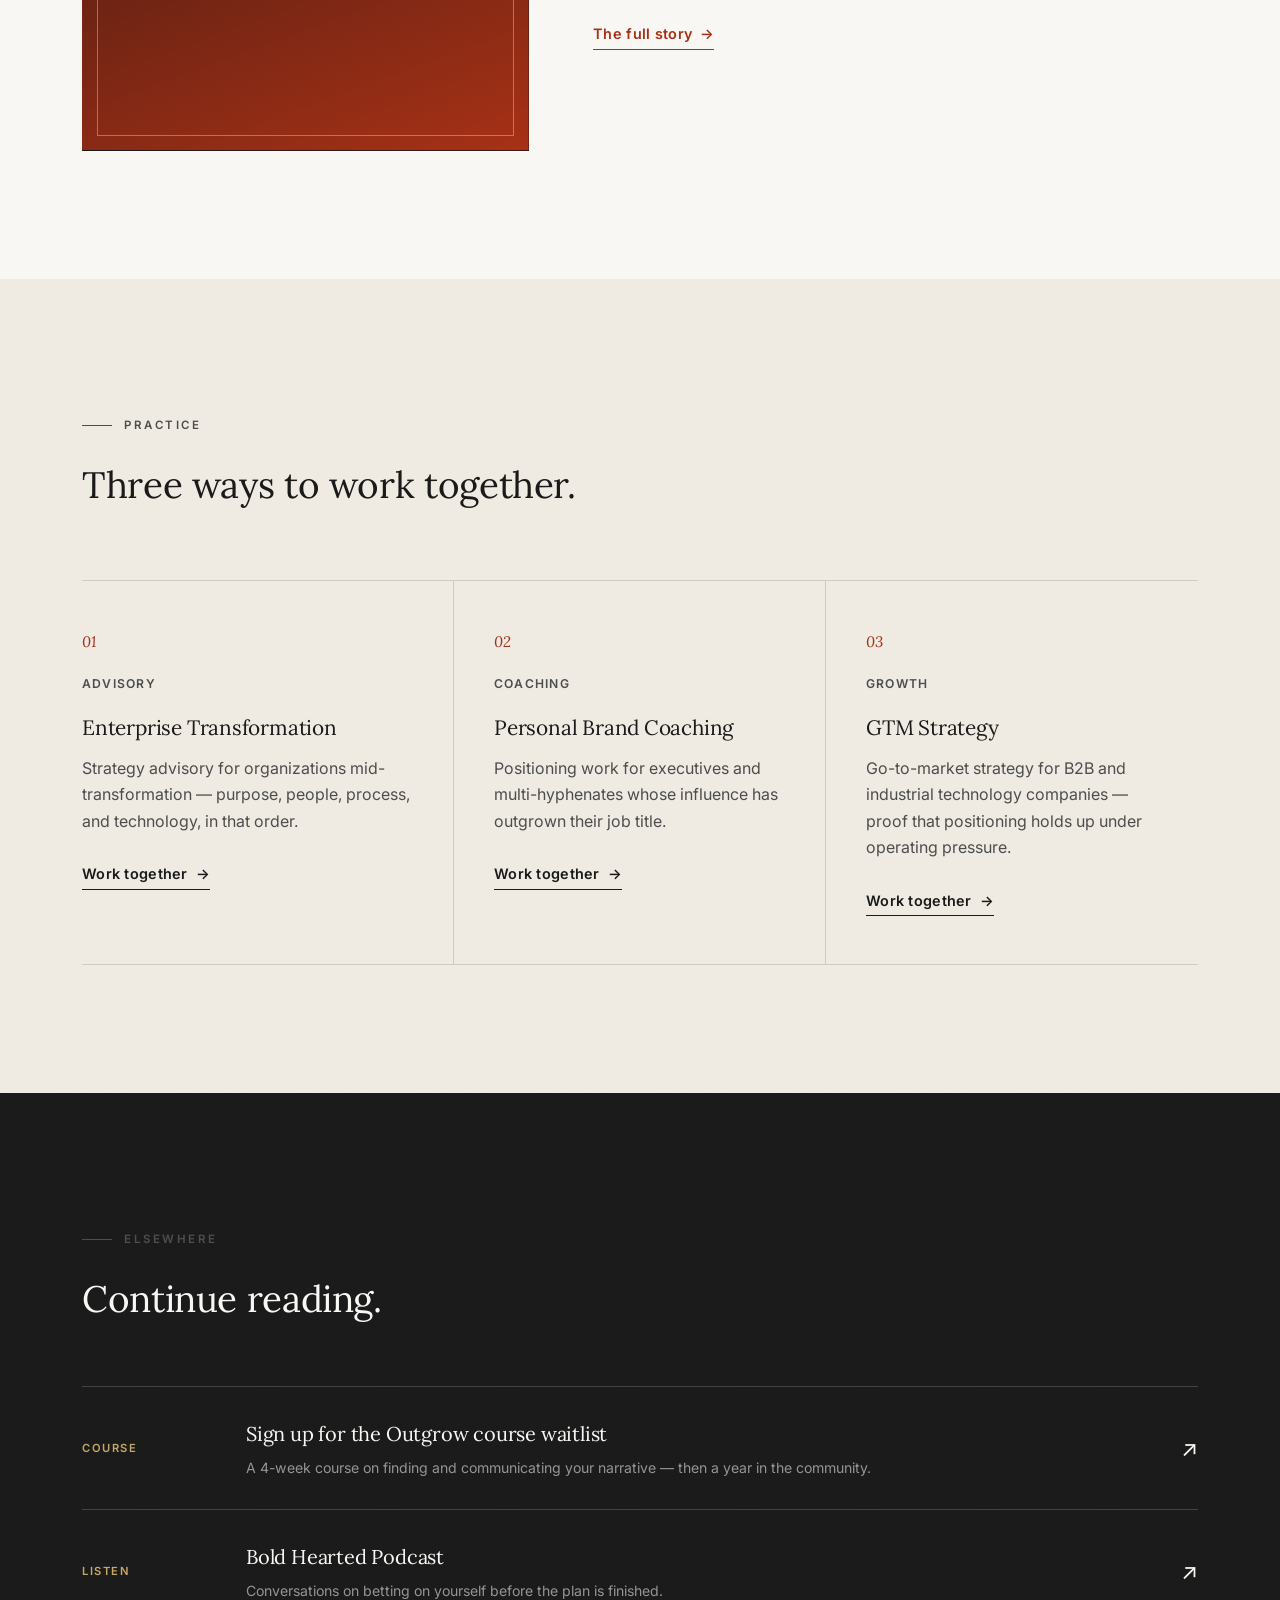
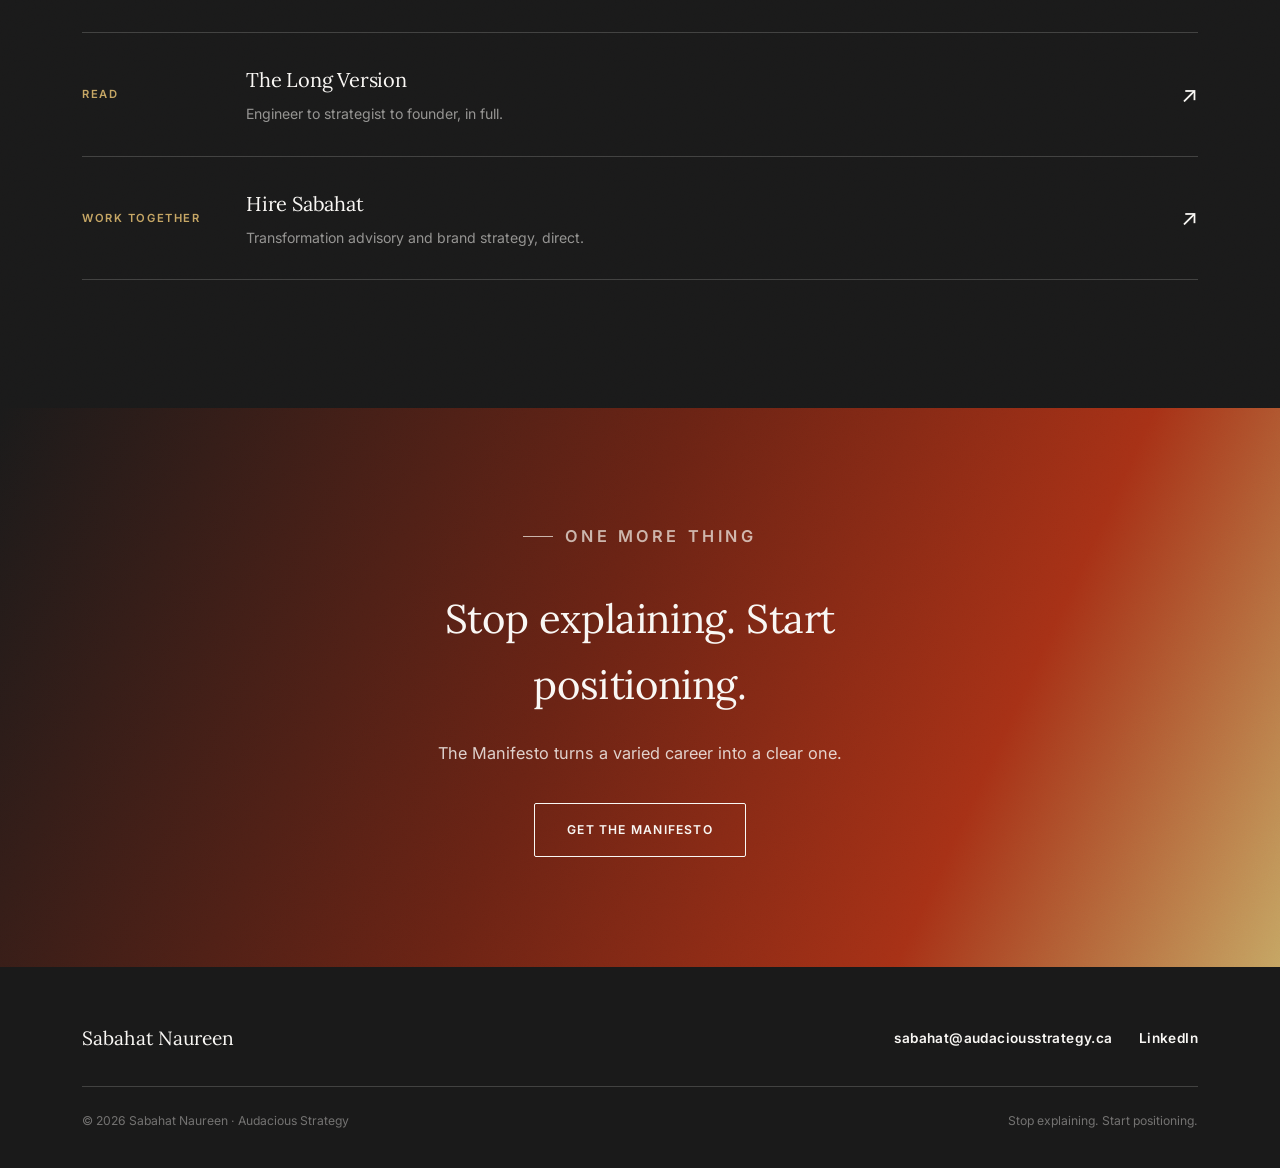
==== commit db28365c: "Update index.html" ====
--- a/index.html
+++ b/index.html
@@ -59,7 +59,7 @@
     <div class="reveal">
       <p class="eyebrow">Free</p>
       <h2>The Multi-Hyphenate Manifesto</h2>
-      <p class="desc">A short framework for turning a varied career into a clear position. No funnel — just the worksheet.</p>
+      <p class="desc">A short framework for turning a varied career into a clear position.</p>
     </div>
     <div class="reveal">
       <form class="freebie-form" data-freebie-form action="#" method="post">
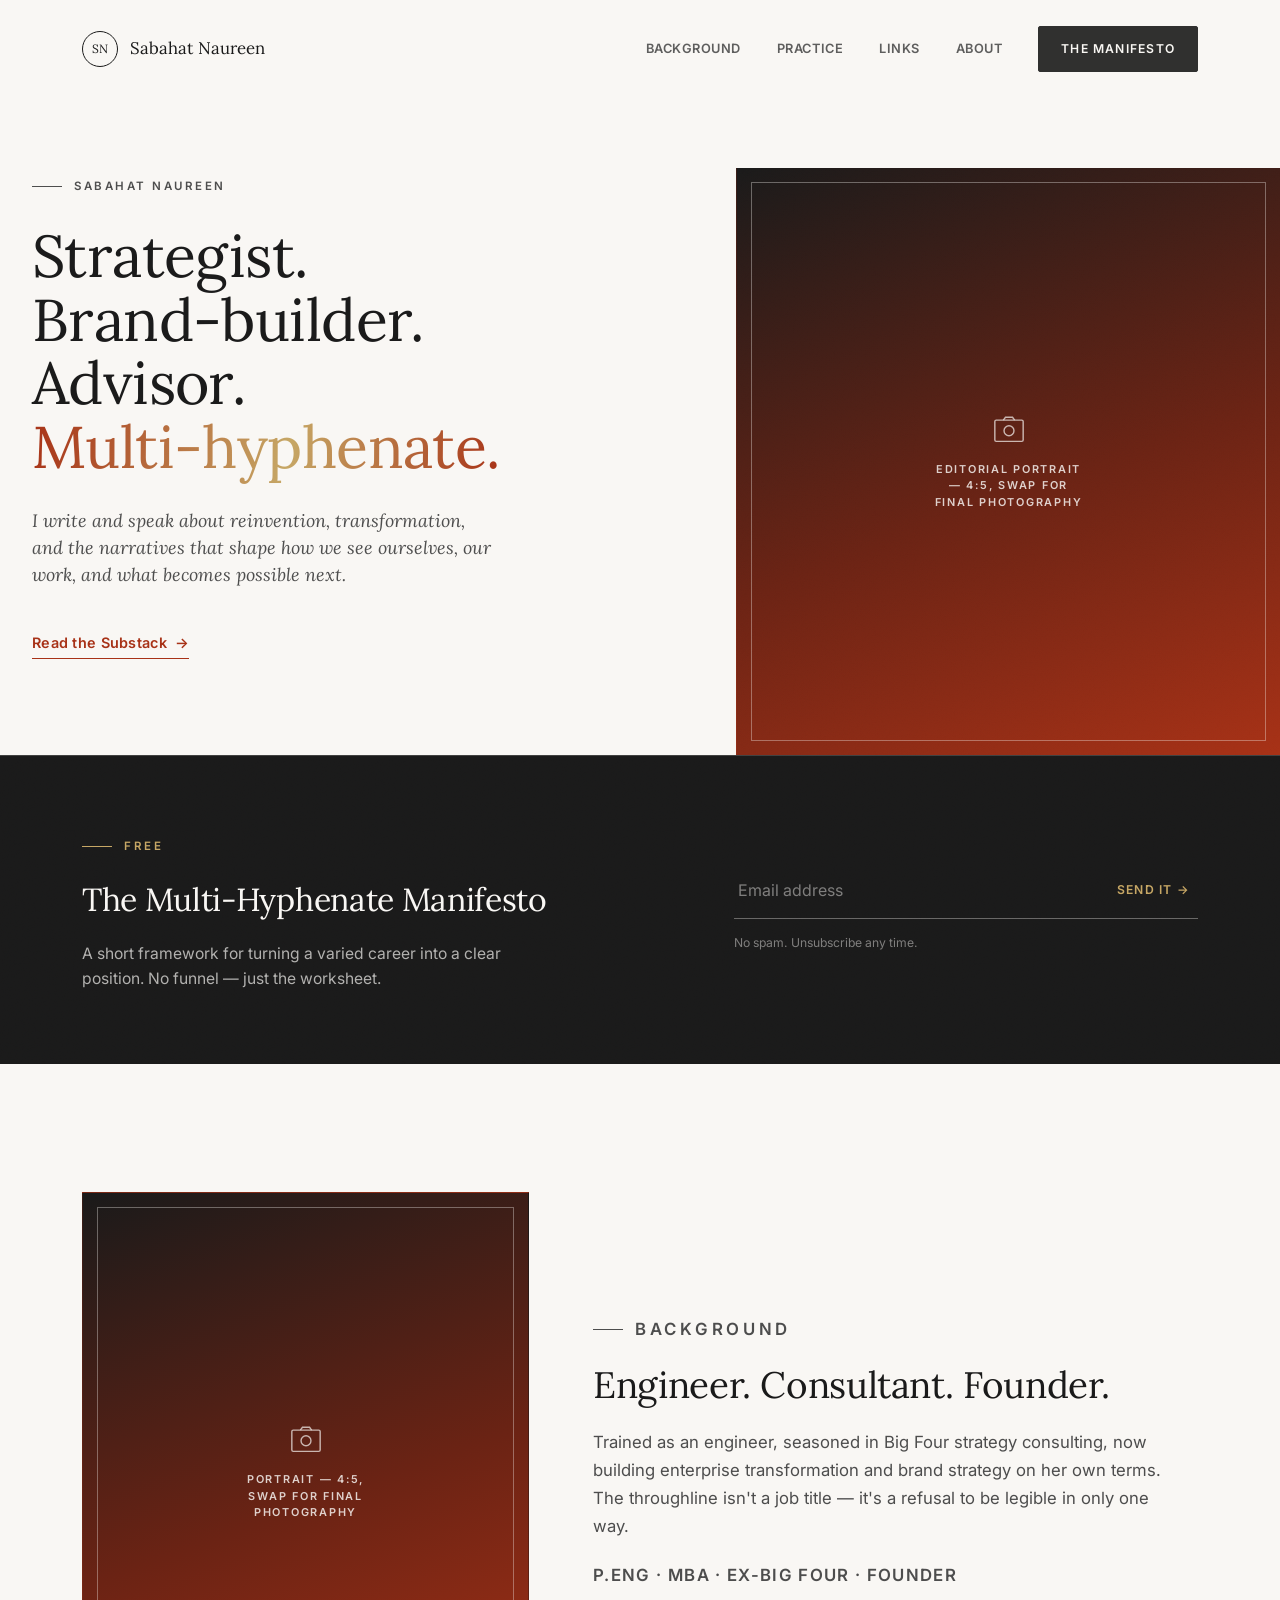
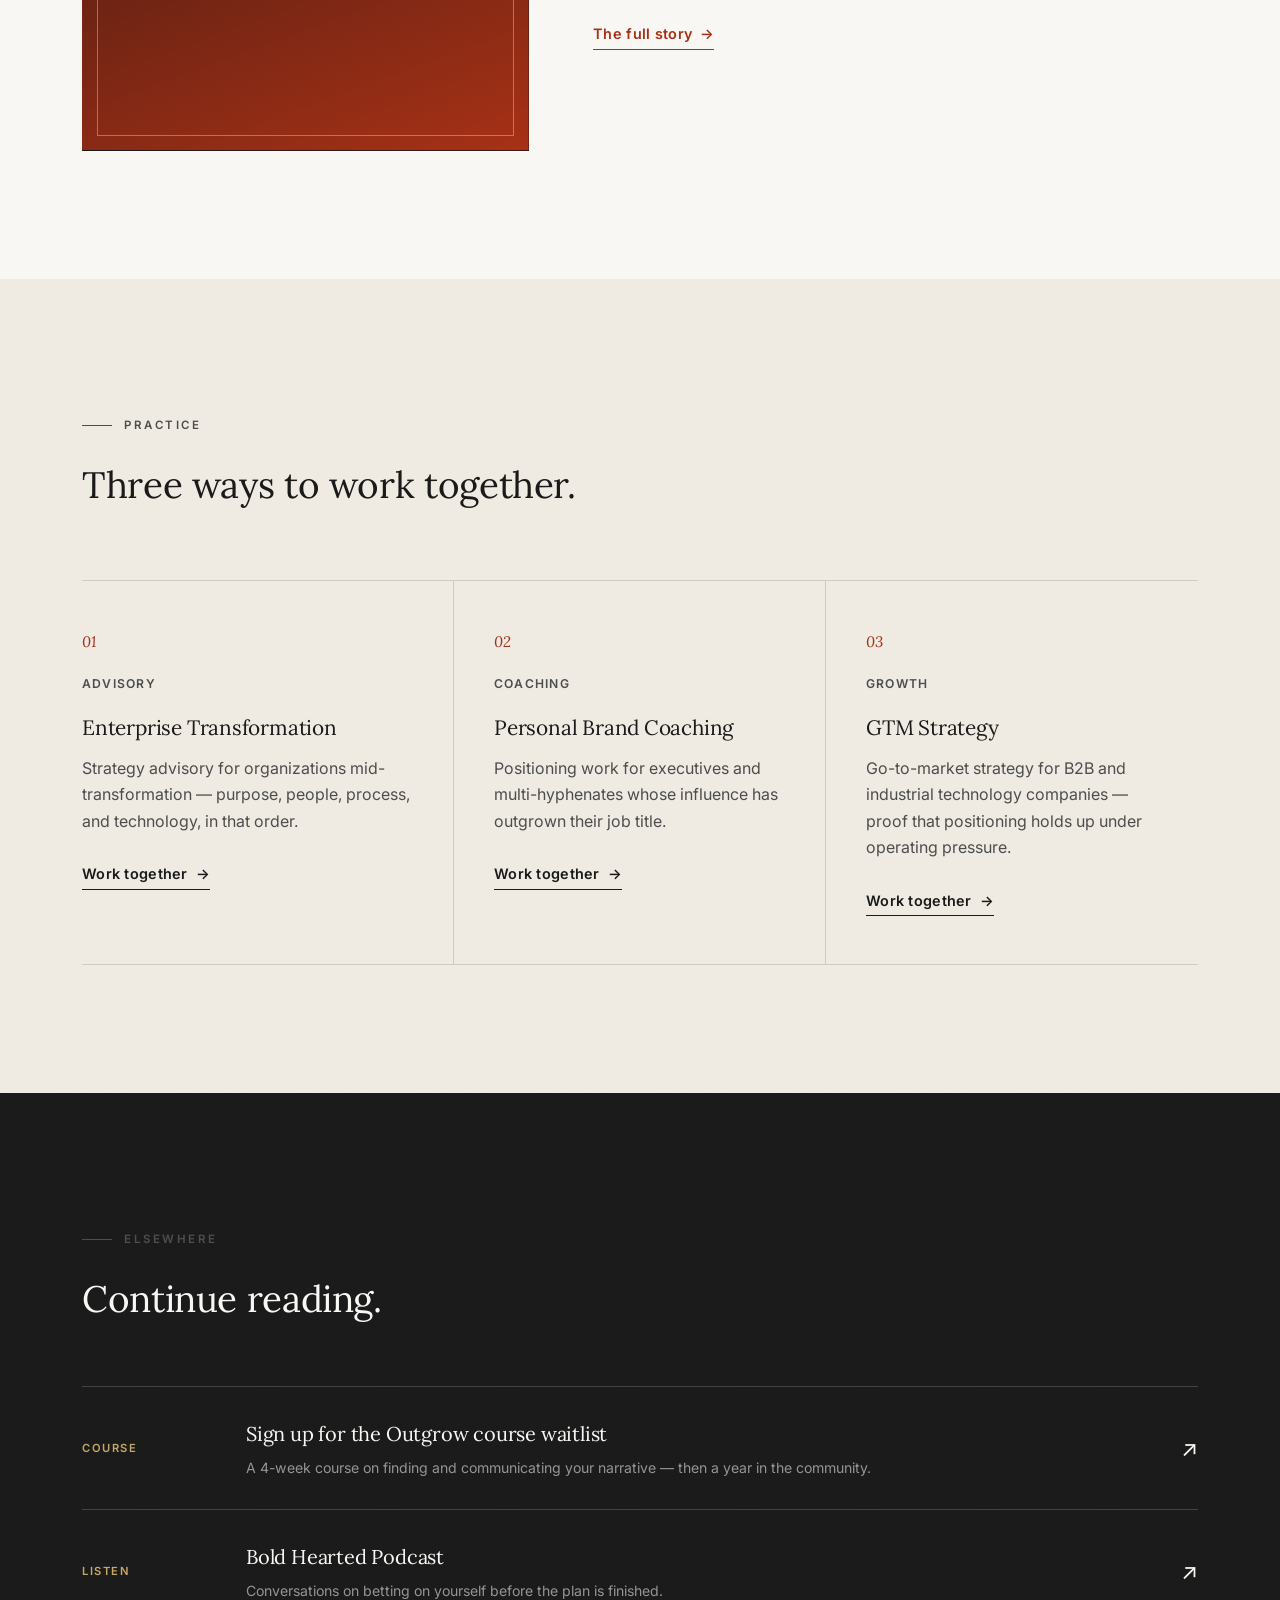
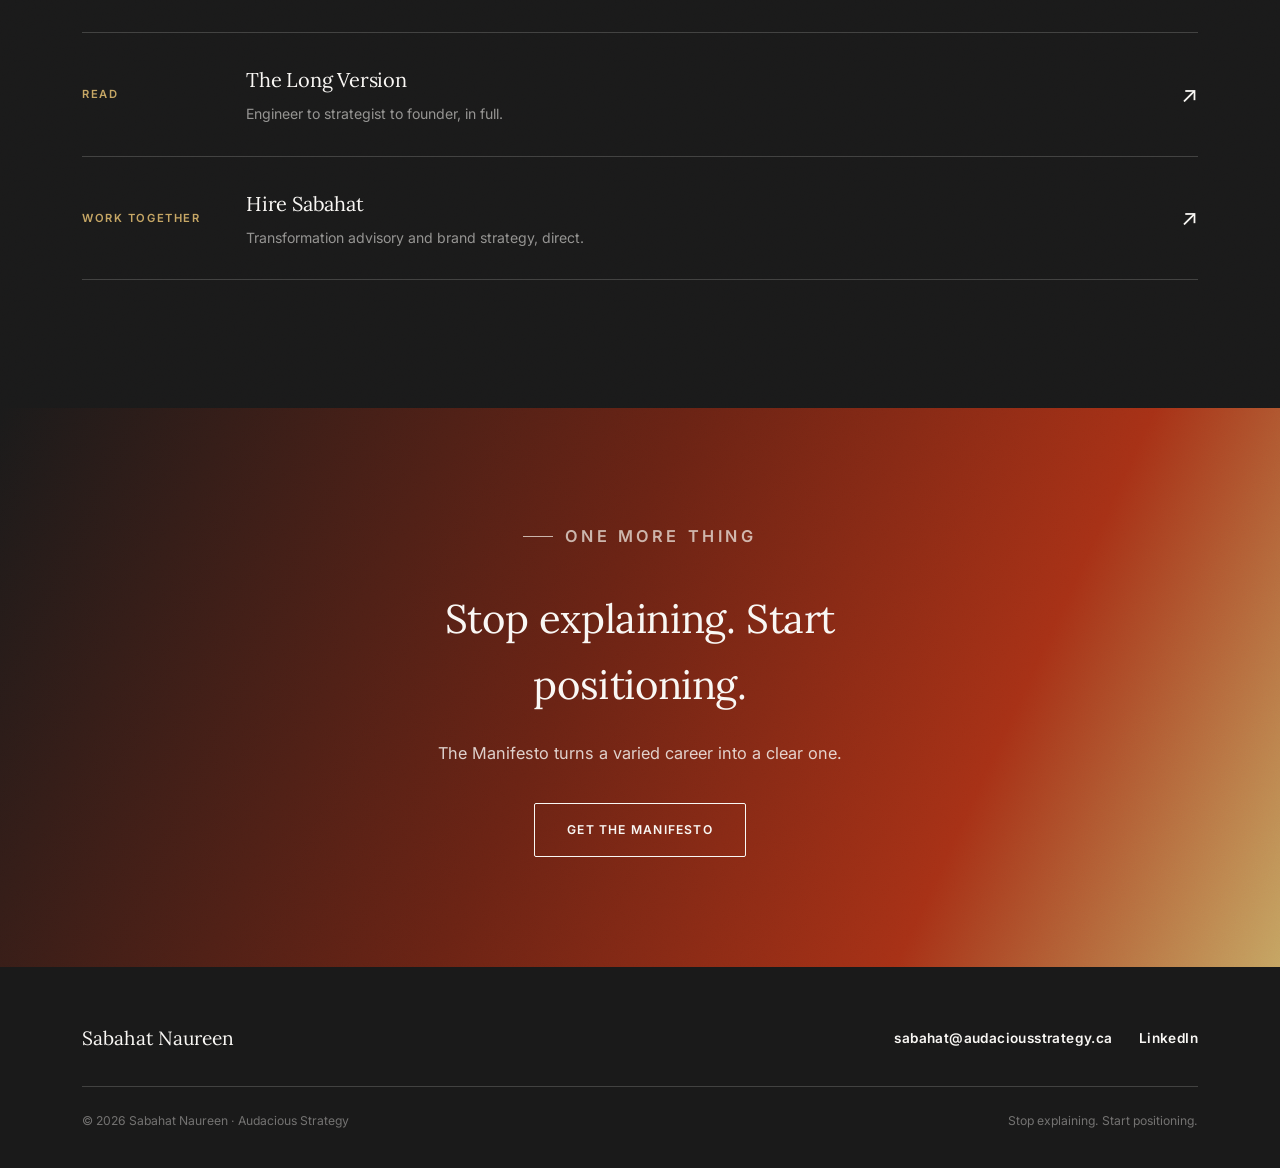
==== commit 35ba0bab: "Add files via upload" ====
--- a/index.html
+++ b/index.html
@@ -59,7 +59,7 @@
     <div class="reveal">
       <p class="eyebrow">Free</p>
       <h2>The Multi-Hyphenate Manifesto</h2>
-      <p class="desc">A short framework for turning a varied career into a clear position.</p>
+      <p class="desc">A short framework for turning a varied career into a clear position. No funnel — just the worksheet.</p>
     </div>
     <div class="reveal">
       <form class="freebie-form" data-freebie-form action="#" method="post">
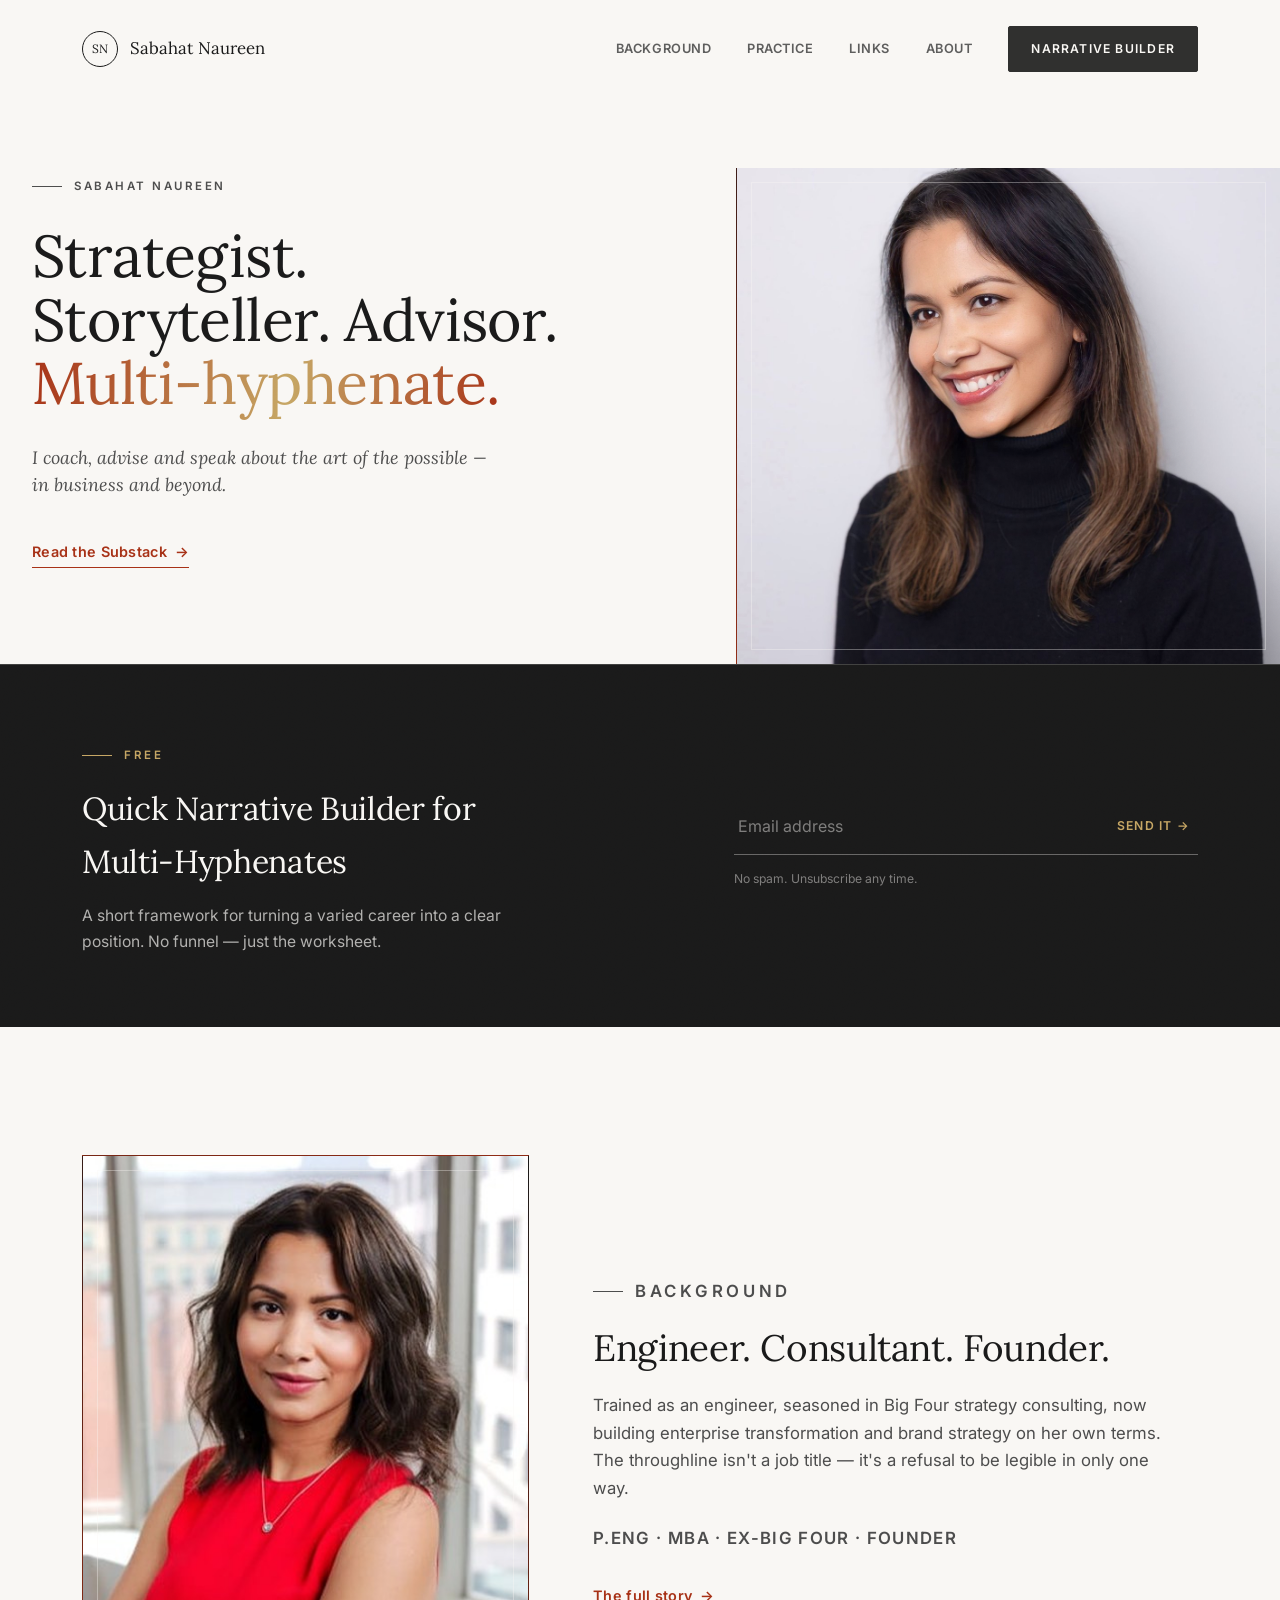
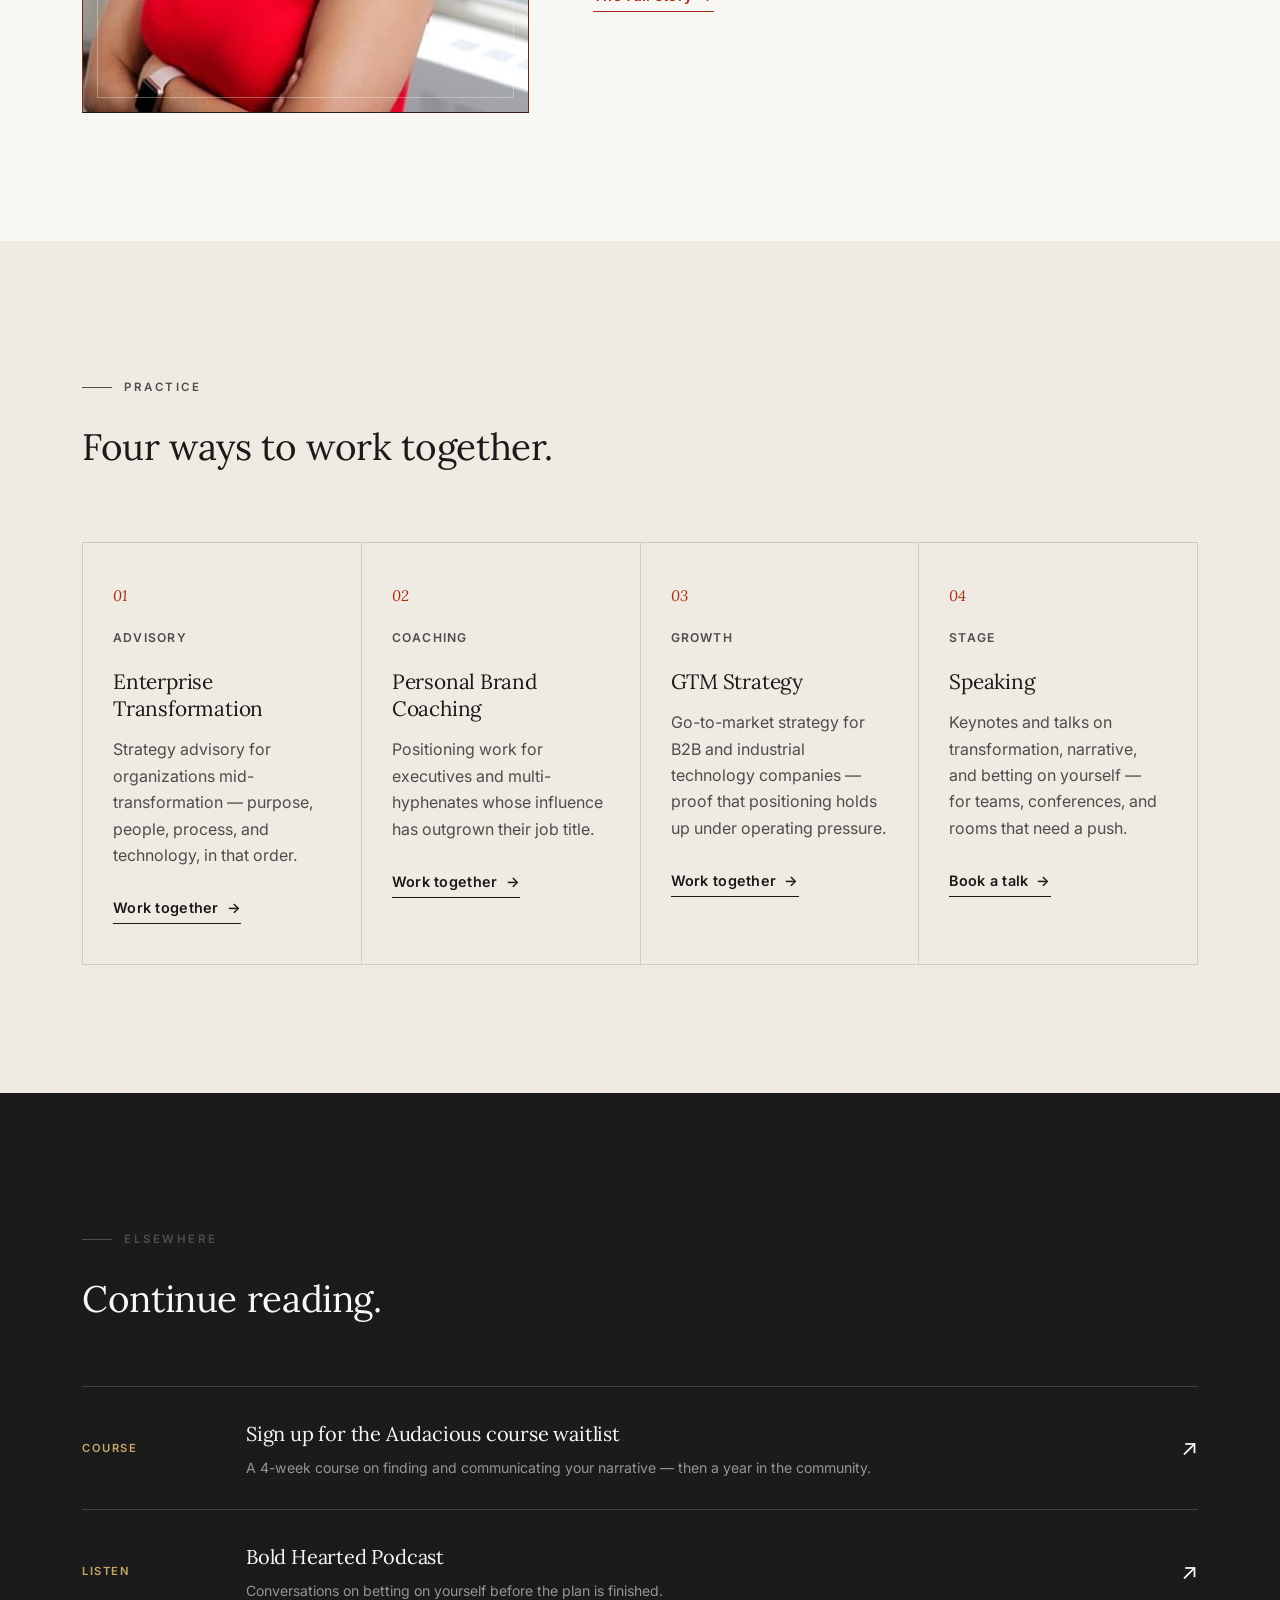
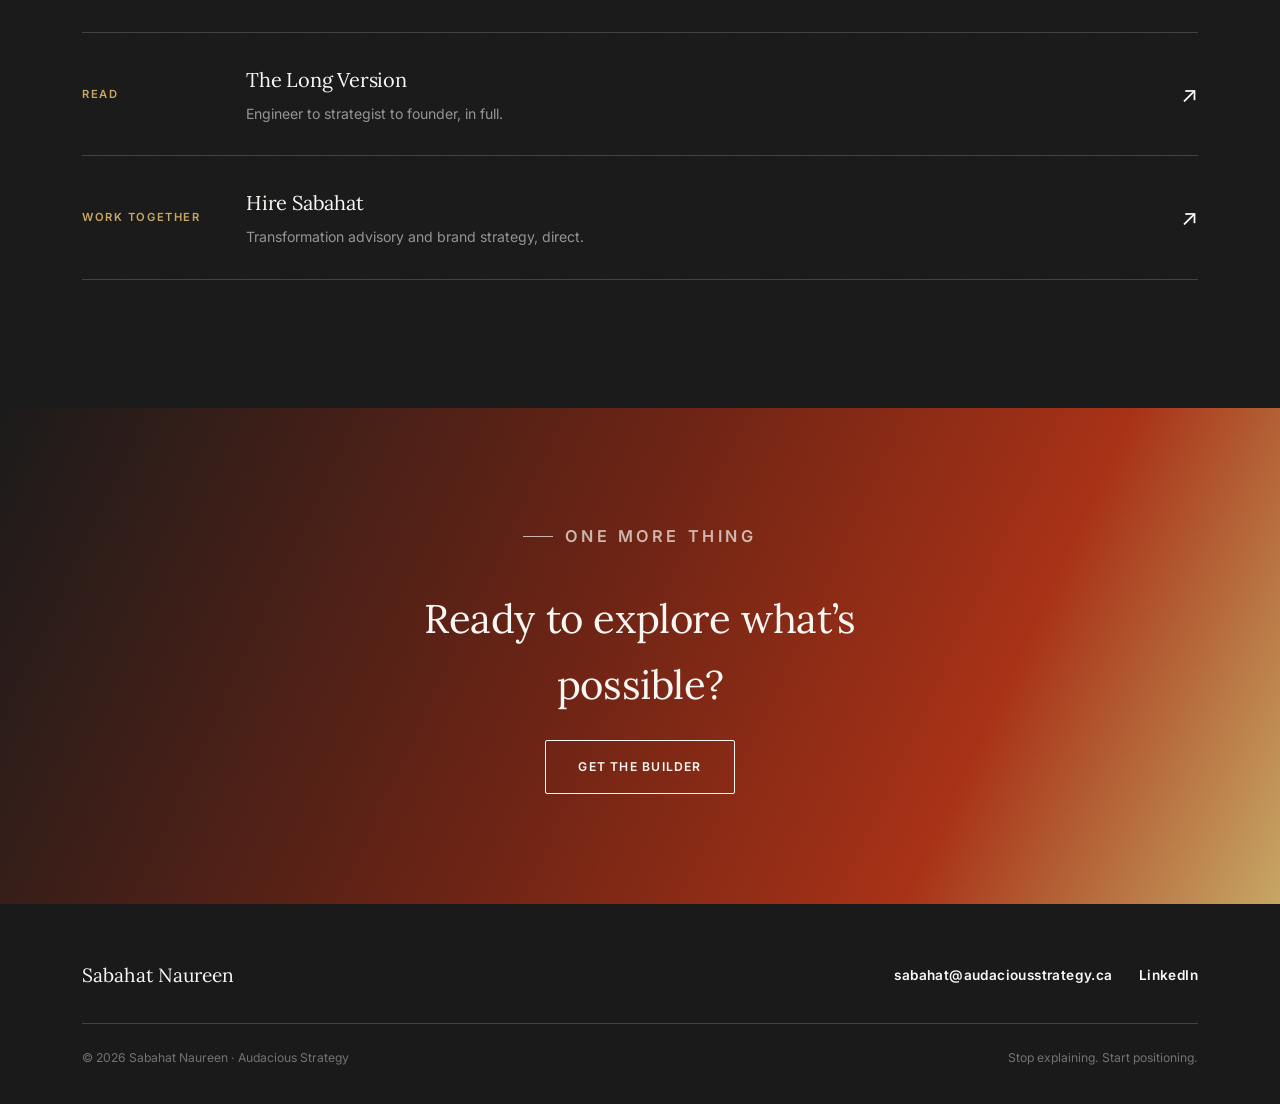
==== commit 2ca11331: "Nov 9th final upload Nov 9th final upload" ====
--- a/index.html
+++ b/index.html
@@ -3,7 +3,7 @@
 <head>
 <meta charset="UTF-8">
 <meta name="viewport" content="width=device-width, initial-scale=1.0">
-<title>Sabahat Naureen — Strategist. Brand-builder. Advisor. Speaker. Multi-hyphenate.</title>
+<title>Sabahat Naureen — Strategist. Storyteller. Advisor. Speaker. Multi-hyphenate.</title>
 <meta name="description" content="Sabahat Naureen helps multi-hyphenate professionals turn a varied career into a clear position.">
 <link rel="icon" type="image/svg+xml" href="favicon.svg">
 <link rel="preconnect" href="https://fonts.googleapis.com">
@@ -24,7 +24,7 @@
       <a href="#what-i-do">Practice</a>
       <a href="#links">Links</a>
       <a href="about.html">About</a>
-      <a href="#freebie" class="btn btn-primary nav-cta" data-scroll-to-freebie>The Manifesto</a>
+      <a href="#freebie" class="btn btn-primary nav-cta" data-scroll-to-freebie>Narrative Builder</a>
     </div>
     <button class="nav-toggle" aria-label="Toggle menu"><span></span></button>
   </div>
@@ -34,8 +34,8 @@
   <div class="hero-grid">
     <div class="hero-text reveal is-visible">
       <p class="eyebrow hero-eyebrow">Sabahat Naureen</p>
-      <h1>Strategist. Brand&#8209;builder. Advisor. <span class="gradient-text">Multi&#8209;hyphenate.</span></h1>
-      <p class="hero-sub">I write and speak about reinvention, transformation, and the narratives that shape how we see ourselves, our work, and what becomes possible next.</p>
+      <h1>Strategist. Storyteller. Advisor. <span class="gradient-text">Multi&#8209;hyphenate.</span></h1>
+      <p class="hero-sub">I coach, advise and speak about the art of the possible — in business and beyond.</p>
       <div class="hero-links">
         <a href="https://sabahatnaureen.substack.com/" target="_blank" rel="noopener" class="btn-link">
           Read the Substack <span class="arrow">→</span>
@@ -58,16 +58,16 @@
   <div class="container freebie-grid">
     <div class="reveal">
       <p class="eyebrow">Free</p>
-      <h2>The Multi-Hyphenate Manifesto</h2>
+      <h2>Quick Narrative Builder for Multi&#8209;Hyphenates</h2>
       <p class="desc">A short framework for turning a varied career into a clear position. No funnel — just the worksheet.</p>
     </div>
     <div class="reveal">
-      <form class="freebie-form" data-freebie-form action="#" method="post">
+      <form class="freebie-form" data-freebie-form action="https://assets.mailerlite.com/jsonp/1565123/forms/203706337704543257/subscribe" method="post">
         <label for="freebie-email" class="visually-hidden">Email address</label>
         <input id="freebie-email" type="email" name="email" placeholder="Email address" required autocomplete="email">
         <button type="submit">Send it →</button>
       </form>
-      <div class="freebie-success" role="status">Sent. Check your inbox for the Manifesto.</div>
+      <div class="freebie-success" role="status">Sent. Check your inbox for the Narrative Builder.</div>
       <p class="freebie-fineprint">No spam. Unsubscribe any time.</p>
     </div>
   </div>
@@ -98,7 +98,7 @@
   <div class="container">
     <div class="reveal">
       <p class="eyebrow">Practice</p>
-      <h2 style="max-width: 22ch; font-size: clamp(1.7rem, 3vw, 2.3rem); margin-top: 20px;">Three ways to work together.</h2>
+      <h2 style="max-width: 22ch; font-size: clamp(1.7rem, 3vw, 2.3rem); margin-top: 20px;">Four ways to work together.</h2>
     </div>
 
     <div class="work-grid">
@@ -125,6 +125,14 @@
         <p class="desc">Go-to-market strategy for B2B and industrial technology companies — proof that positioning holds up under operating pressure.</p>
         <a href="mailto:sabahat@audaciousstrategy.ca?subject=GTM%20help%20needed" class="btn-link">Work together <span class="arrow">→</span></a>
       </div>
+
+      <div class="work-card reveal">
+        <span class="index">04</span>
+        <span class="role">Stage</span>
+        <h3>Speaking</h3>
+        <p class="desc">Keynotes and talks on transformation, narrative, and betting on yourself — for teams, conferences, and rooms that need a push.</p>
+        <a href="mailto:sabahat@audaciousstrategy.ca?subject=Speaking%20inquiry" class="btn-link">Book a talk <span class="arrow">→</span></a>
+      </div>
     </div>
   </div>
 </section>
@@ -140,7 +148,7 @@
       <a href="course.html" class="link-row reveal">
         <span class="label">Course</span>
         <div class="title-group">
-          <h4>Sign up for the Outgrow course waitlist</h4>
+          <h4>Sign up for the Audacious course waitlist</h4>
           <p class="desc">A 4-week course on finding and communicating your narrative — then a year in the community.</p>
         </div>
         <span class="go">↗</span>
@@ -164,7 +172,7 @@
         <span class="go">↗</span>
       </a>
 
-      <a href="#" class="link-row reveal" data-todo-link="The Audacious Strategy hire link isn't wired up yet — add the real URL.">
+      <a href="mailto:sabahat@audaciousstrategy.ca?subject=Work%20with%20Sabahat" class="link-row reveal">
         <span class="label">Work together</span>
         <div class="title-group">
           <h4>Hire Sabahat</h4>
@@ -179,9 +187,8 @@
 <section class="cta-band has-grain">
   <div class="container">
     <p class="eyebrow text-center mx-auto" style="justify-content:center; color: rgba(247,243,236,0.7);">One more thing</p>
-    <h2 class="mx-auto">Stop explaining. Start positioning.</h2>
-    <p class="mx-auto">The Manifesto turns a varied career into a clear one.</p>
-    <a href="#freebie" class="btn btn-outline-light" data-scroll-to-freebie>Get the Manifesto</a>
+    <h2 class="mx-auto">Ready to explore what’s possible?</h2>
+    <a href="#freebie" class="btn btn-outline-light" data-scroll-to-freebie>Get the Builder</a>
   </div>
 </section>
 
--- a/css/styles.css
+++ b/css/styles.css
@@ -485,22 +485,21 @@
    ========================================================================== */
 .work-grid {
   display: grid;
-  grid-template-columns: repeat(3, 1fr);
+  grid-template-columns: repeat(4, 1fr);
   margin-top: 64px;
   border-top: 1px solid var(--line);
+  border-left: 1px solid var(--line);
 }
 @media (max-width: 980px) {
+  .work-grid { grid-template-columns: repeat(2, 1fr); }
+}
+@media (max-width: 560px) {
   .work-grid { grid-template-columns: 1fr; }
 }
 .work-card {
-  padding: 48px 40px;
+  padding: 40px 30px;
   border-bottom: 1px solid var(--line);
   border-right: 1px solid var(--line);
-}
-.work-card:last-child { border-right: none; }
-.work-card:first-child { padding-left: 0; }
-@media (max-width: 980px) {
-  .work-card { padding: 40px 0; border-right: none; }
 }
 .work-card .index {
   font-family: var(--font-display);
@@ -646,6 +645,7 @@
 .about-hero h1 { font-size: clamp(2rem, 4vw, 3rem); max-width: 15ch; }
 .about-hero p { margin-top: 22px; max-width: 46ch; font-size: 1.05rem; color: rgba(249, 247, 244, 0.72); }
 .about-hero .photo-frame { aspect-ratio: auto; height: 100%; min-height: 380px; border: none; border-left: 1px solid var(--line-dark); }
+.about-hero-grid--text { grid-template-columns: 1fr; }
 
 .story {
   display: flex;
@@ -668,8 +668,8 @@
 .story-block p:last-child { margin-bottom: 0; }
 .story-block strong { color: var(--ink); font-weight: 600; }
 
-.story-photo { max-width: 760px; margin: 0 auto; }
-.story-photo .photo-frame { aspect-ratio: 16 / 8; }
+.story-photo { width: 100%; max-width: 460px; margin: 0 auto; }
+.story-photo .photo-frame { aspect-ratio: 4 / 5; }
 
 .pull-quote {
   font-family: var(--font-display);
